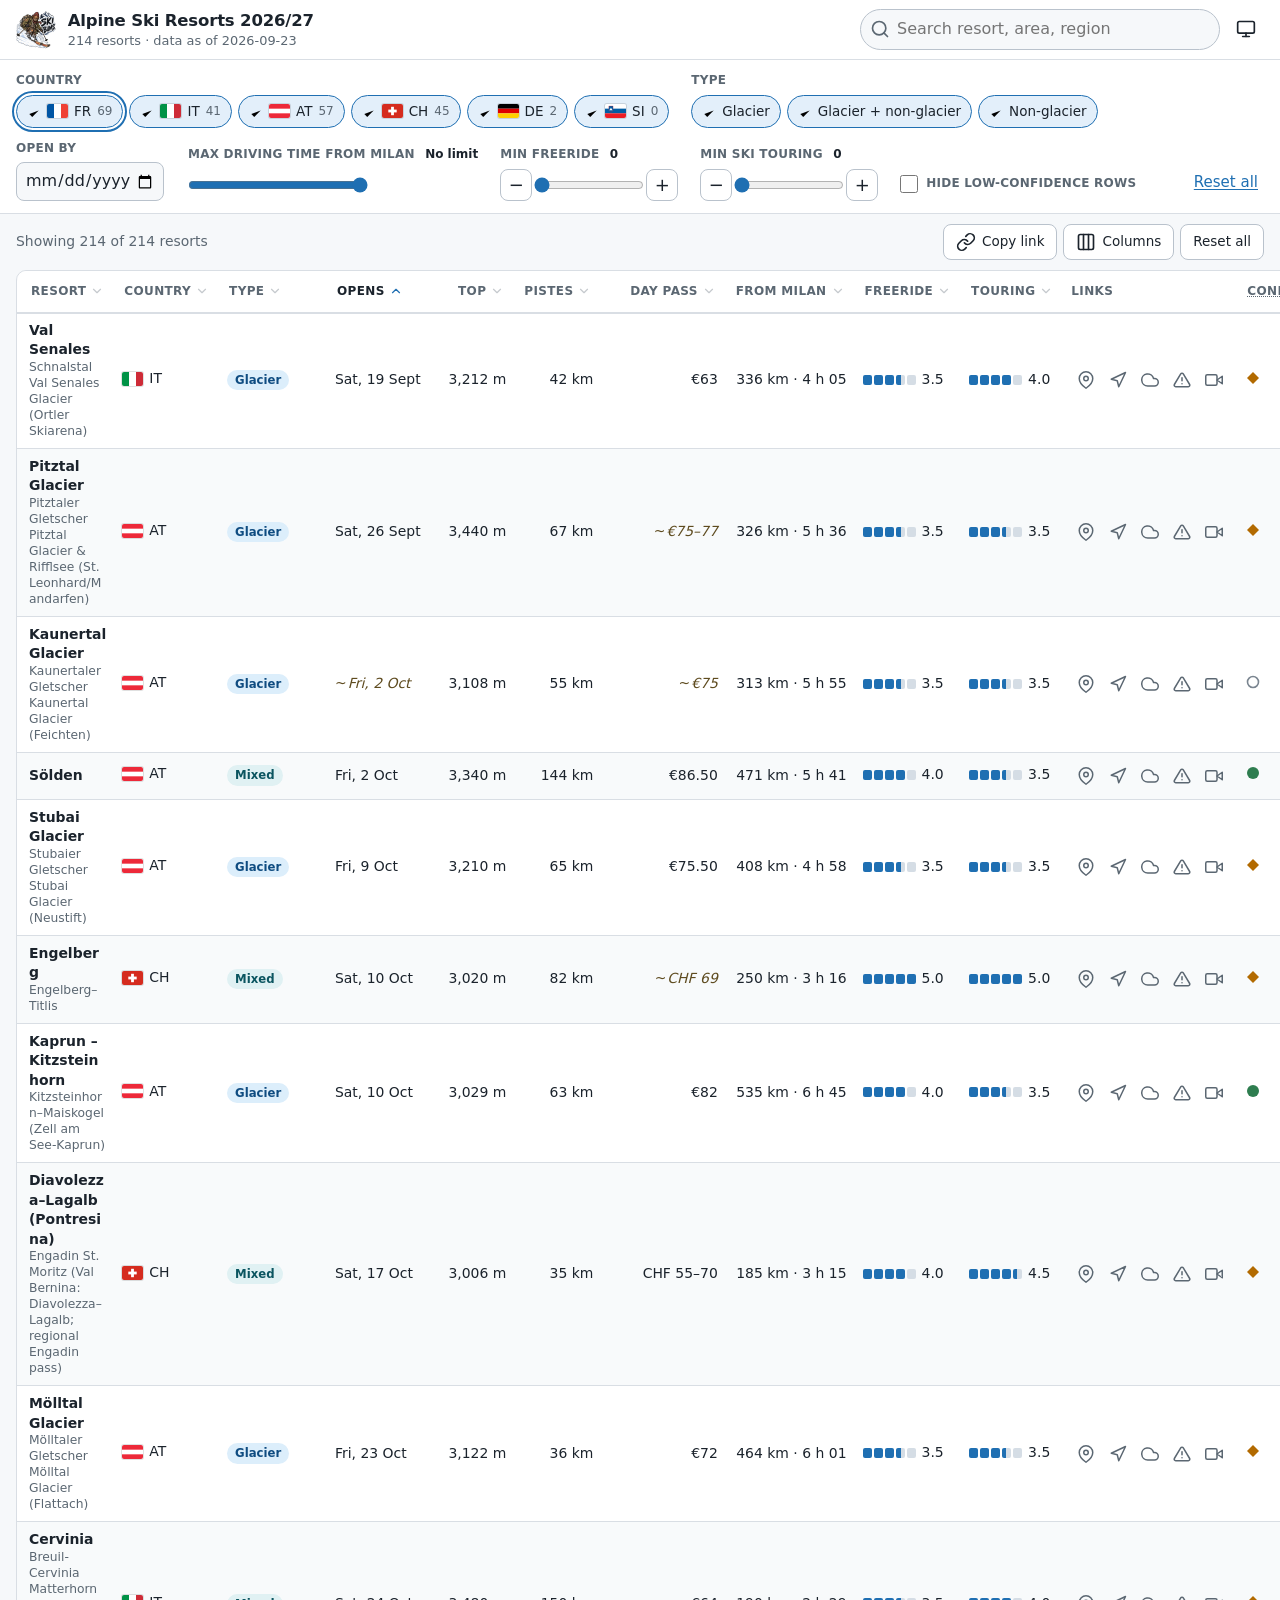
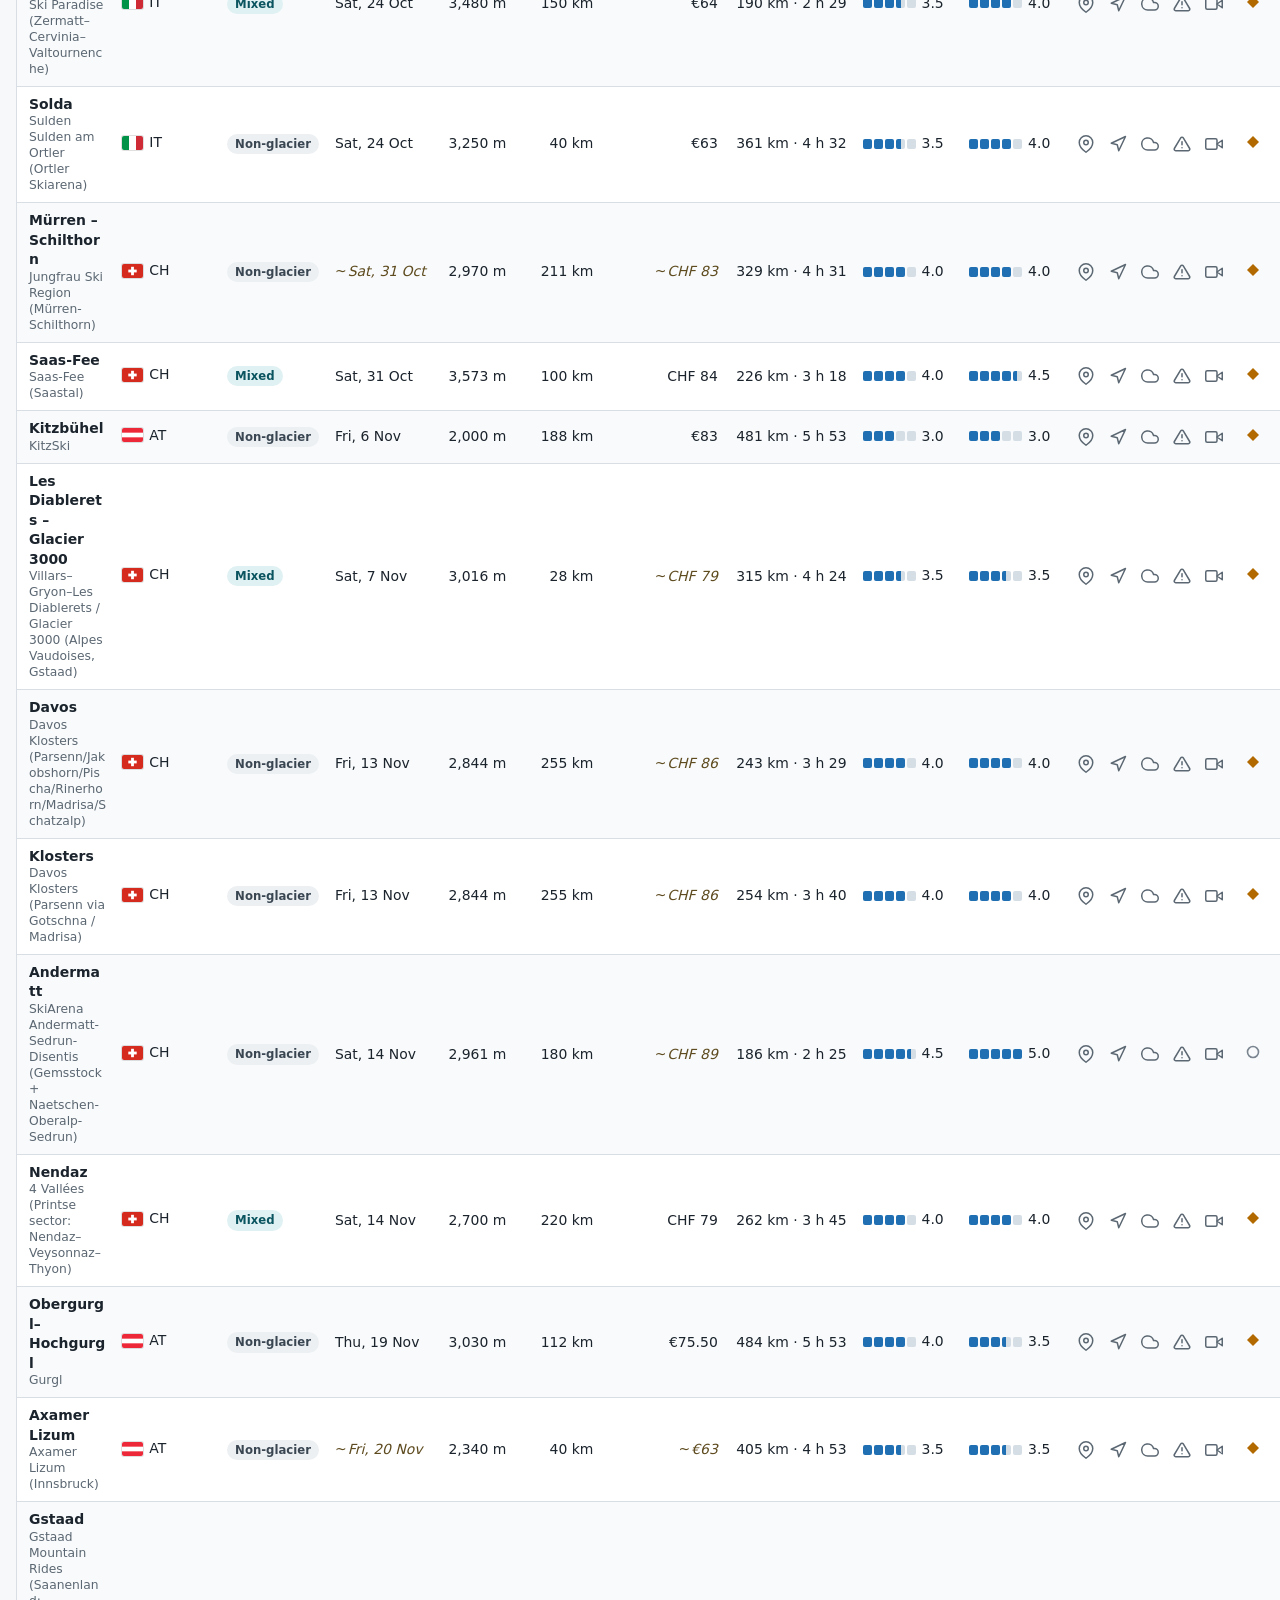
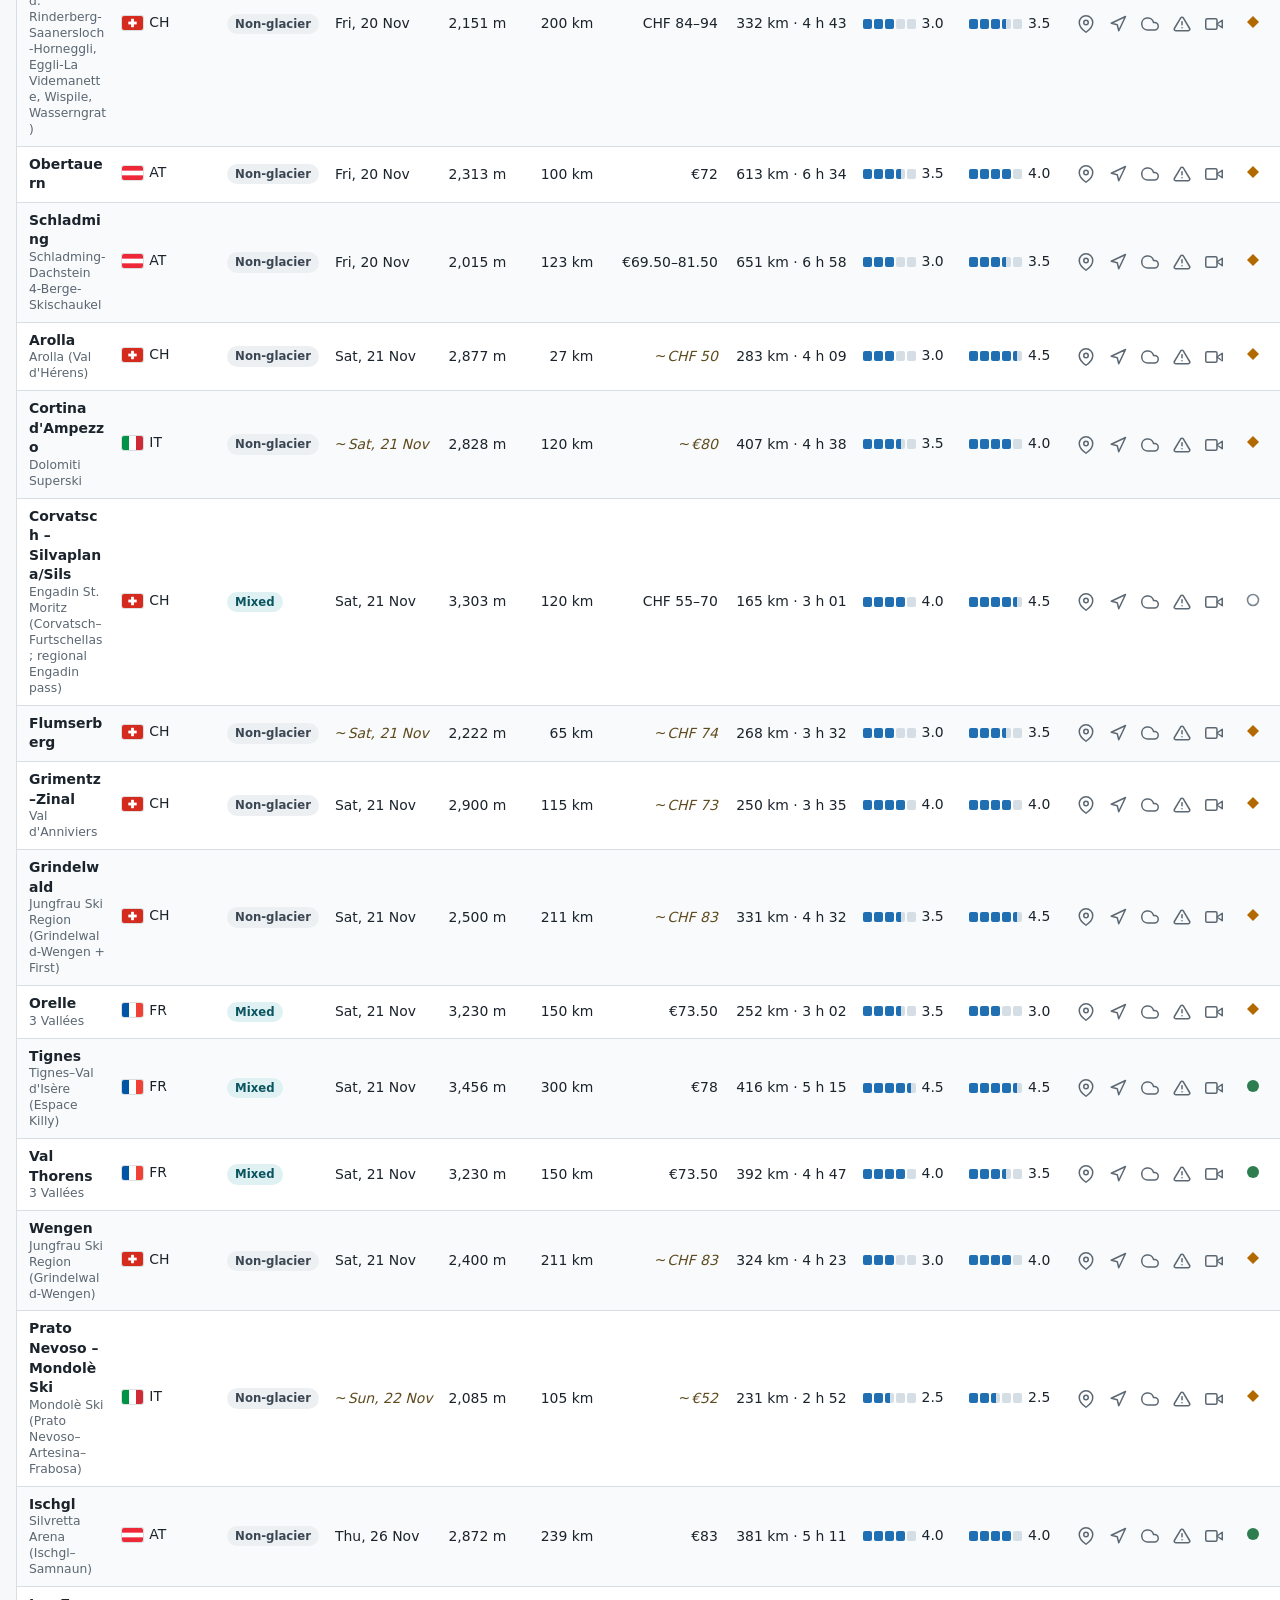
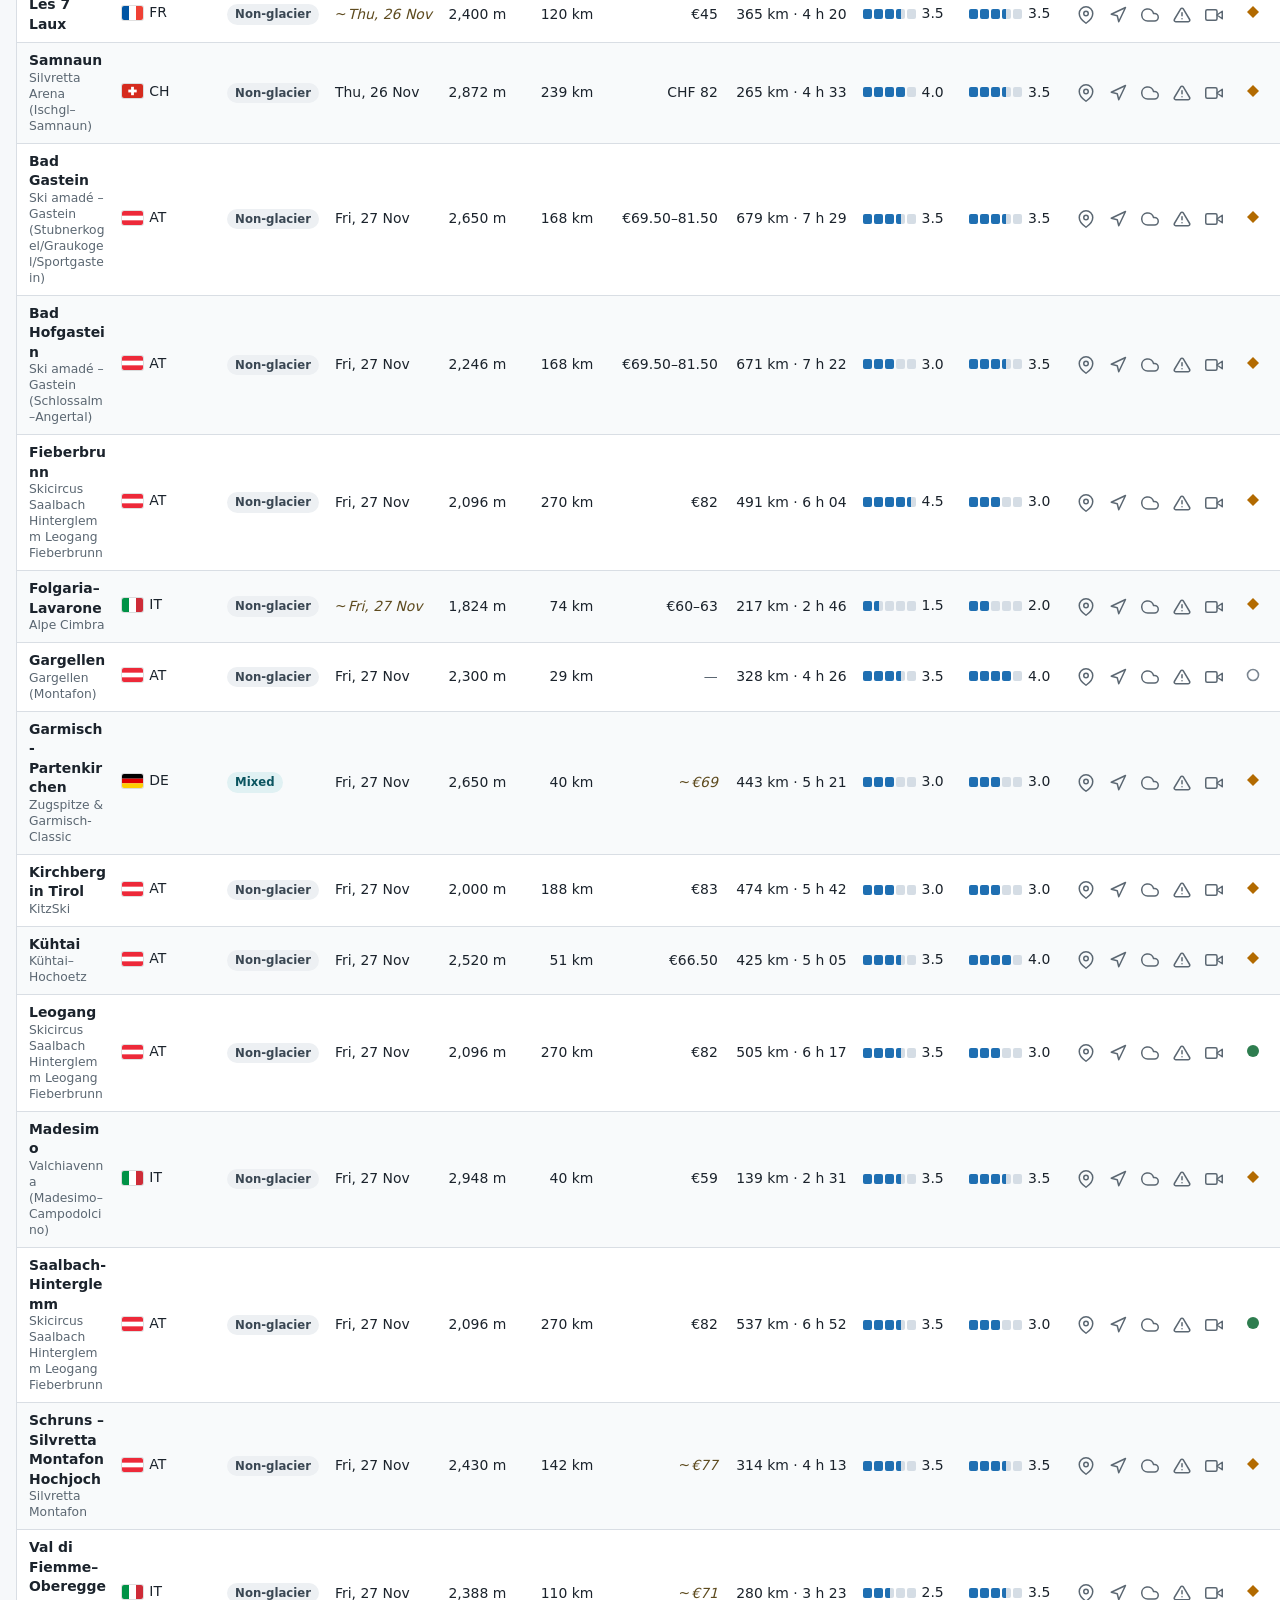
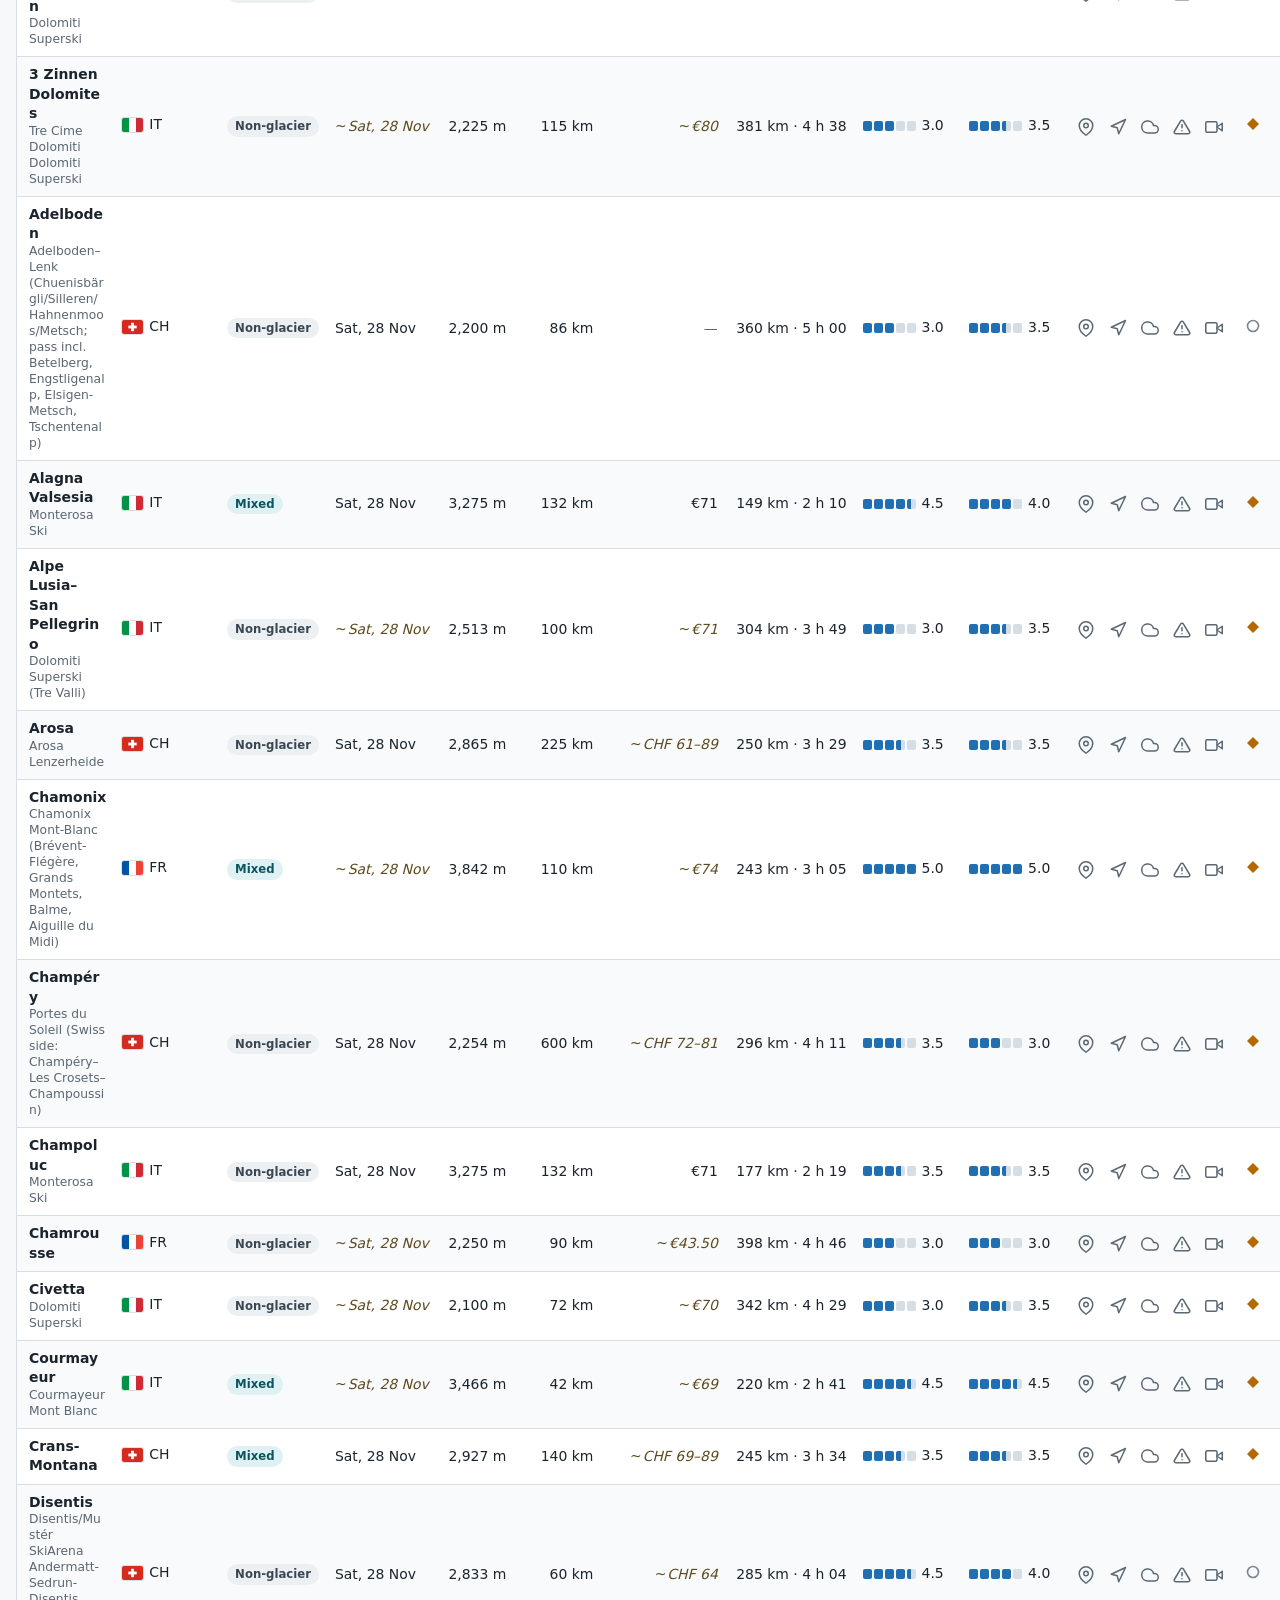
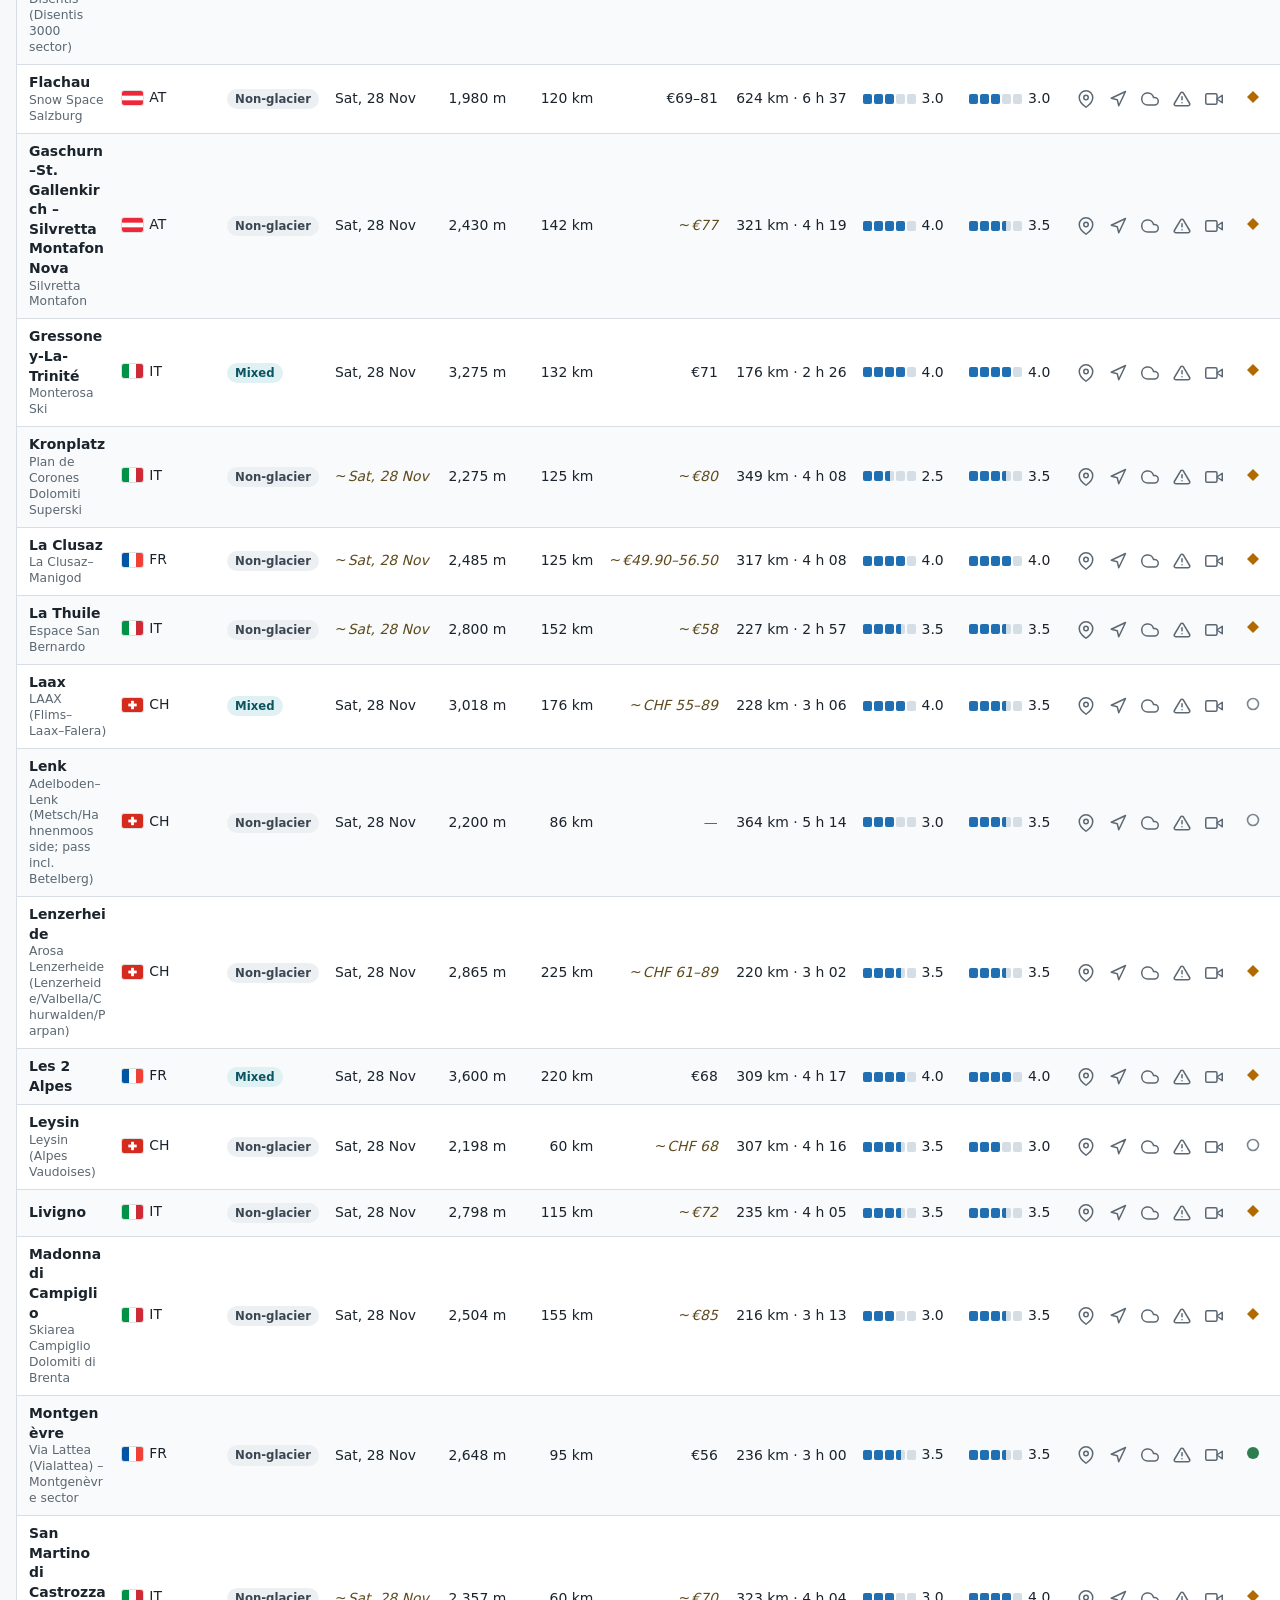
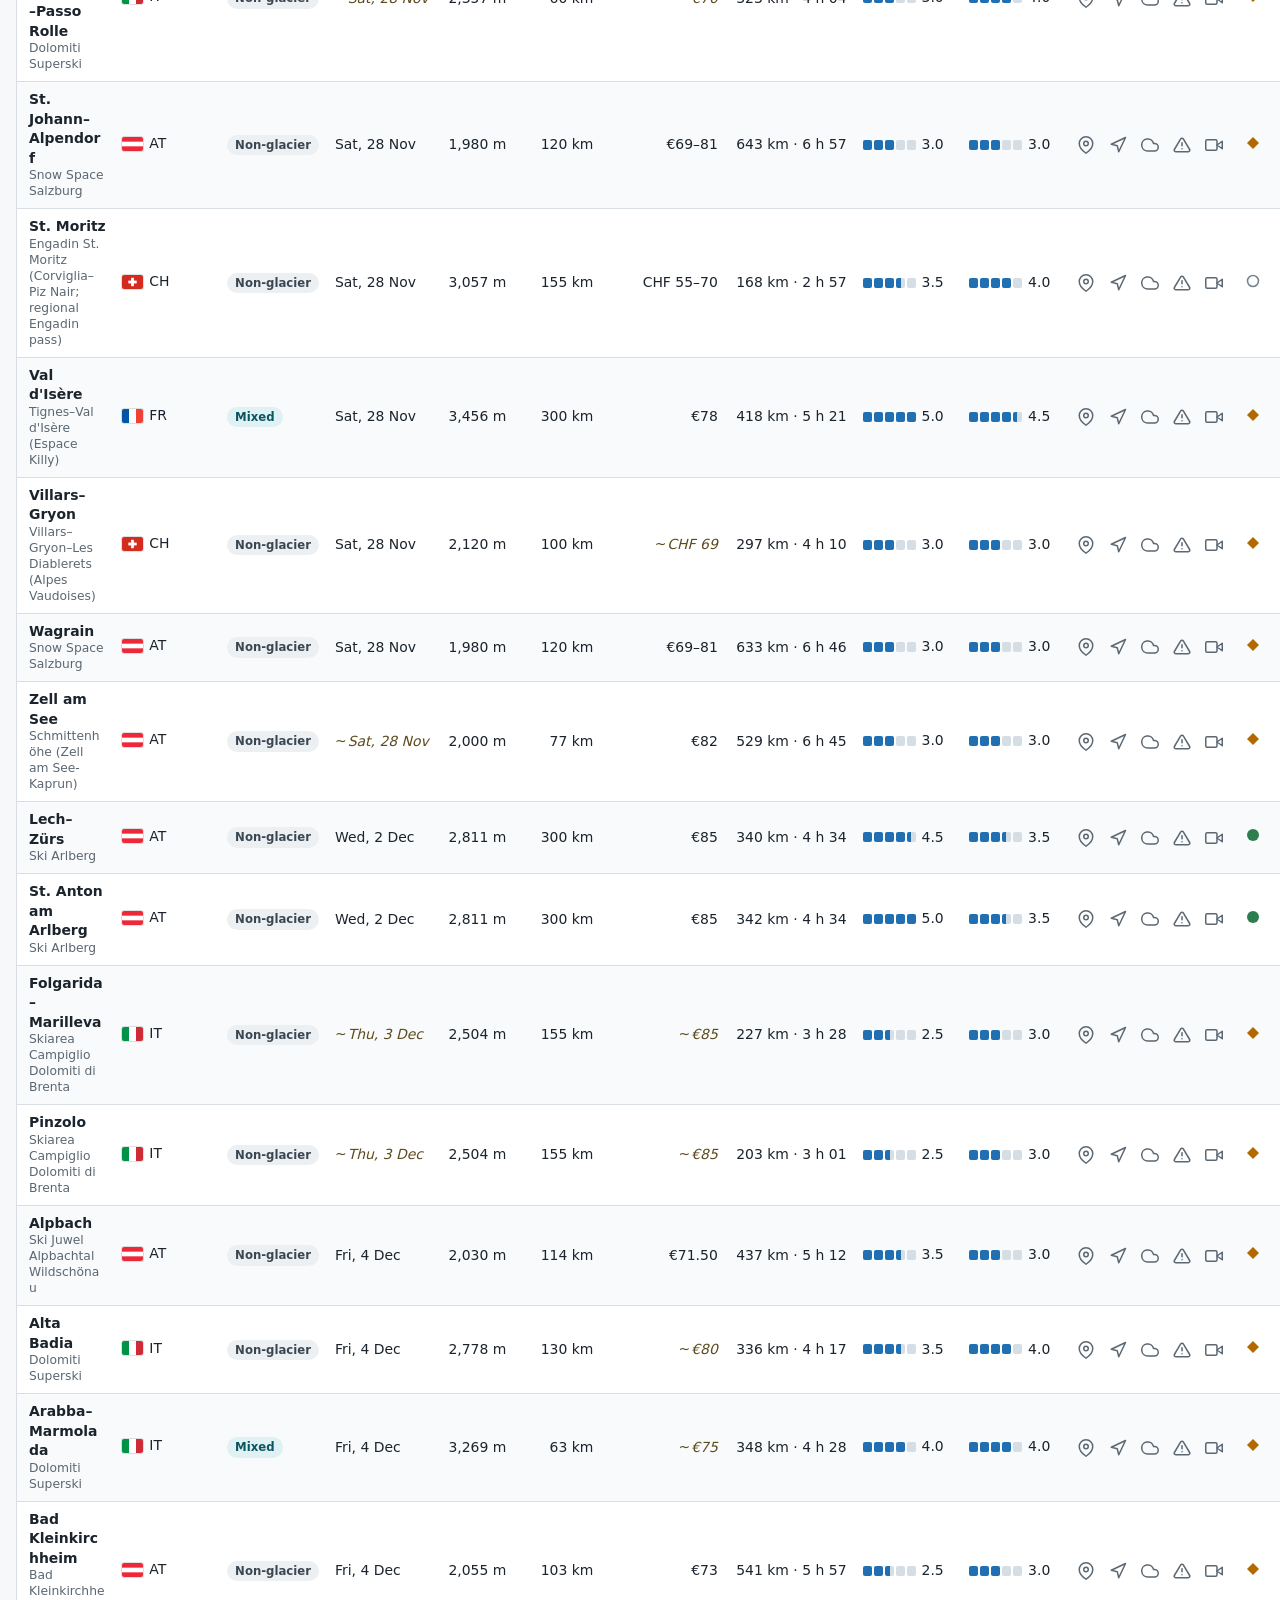
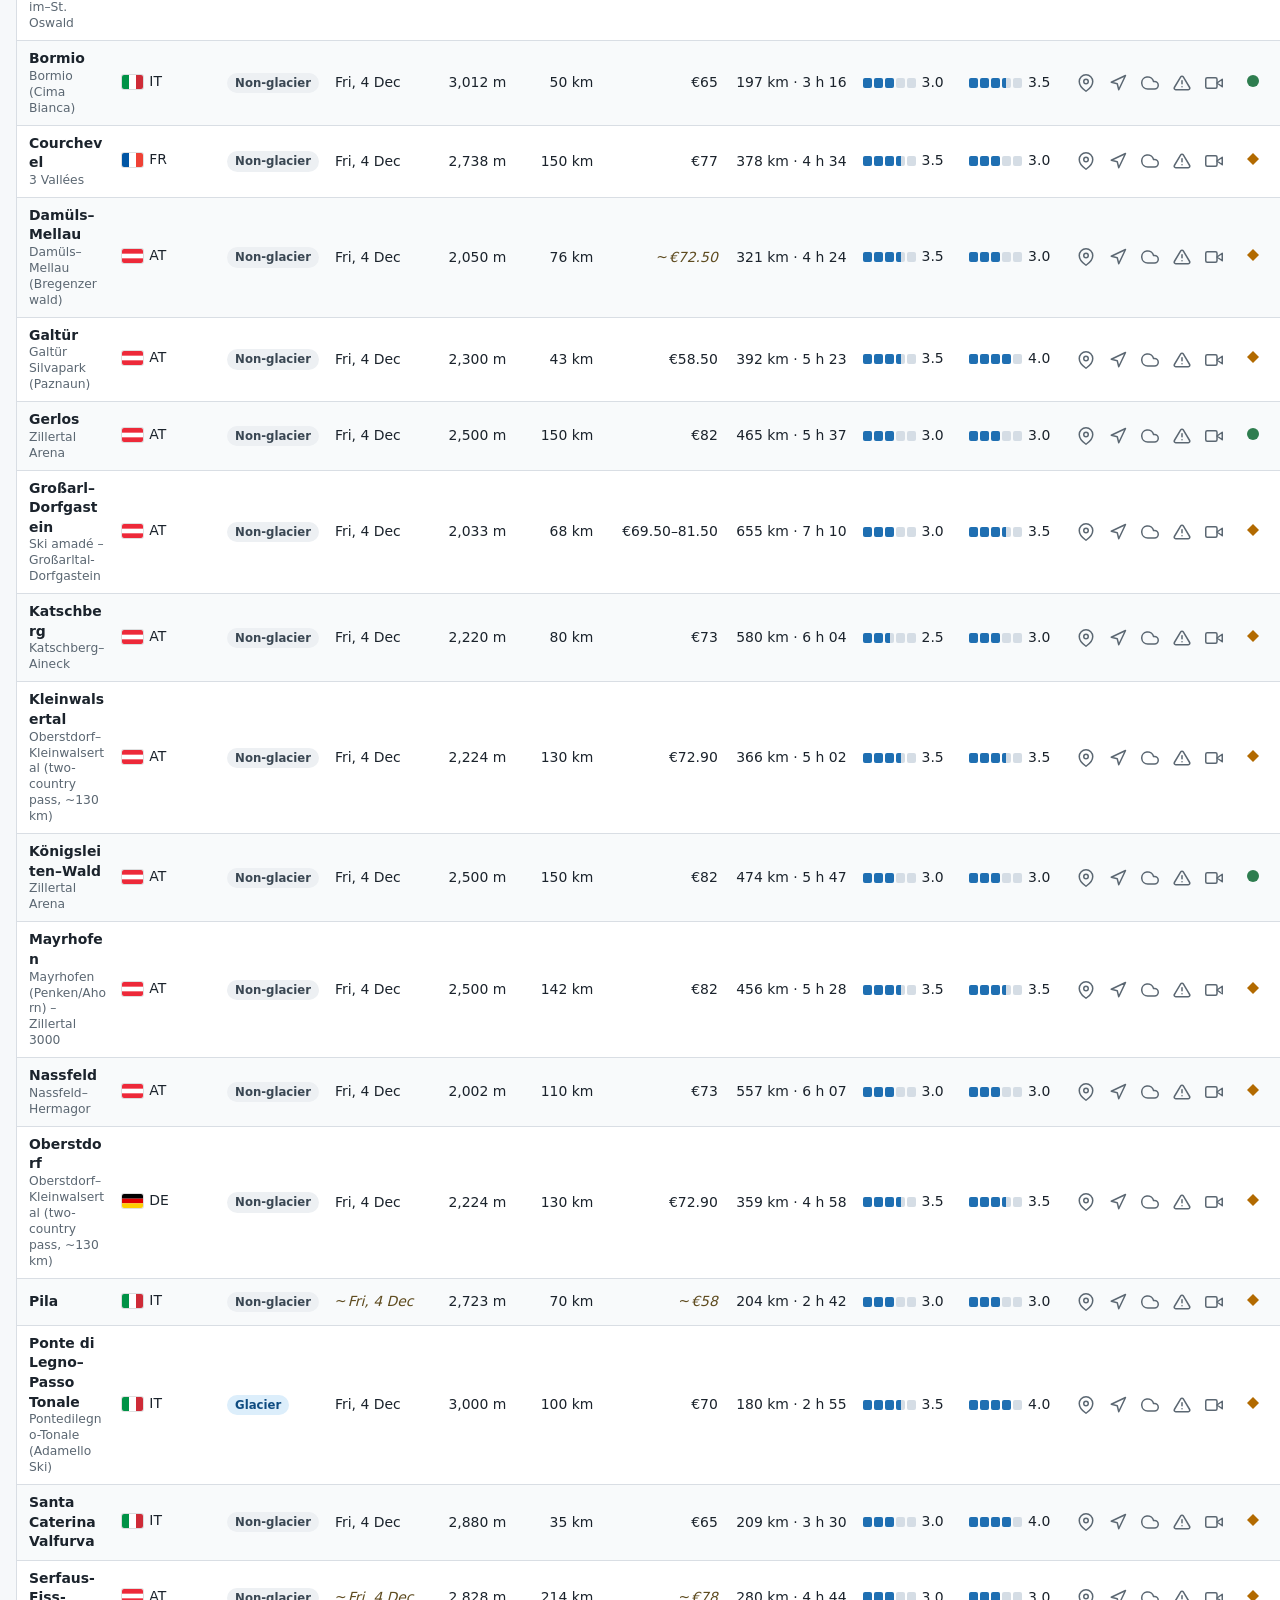
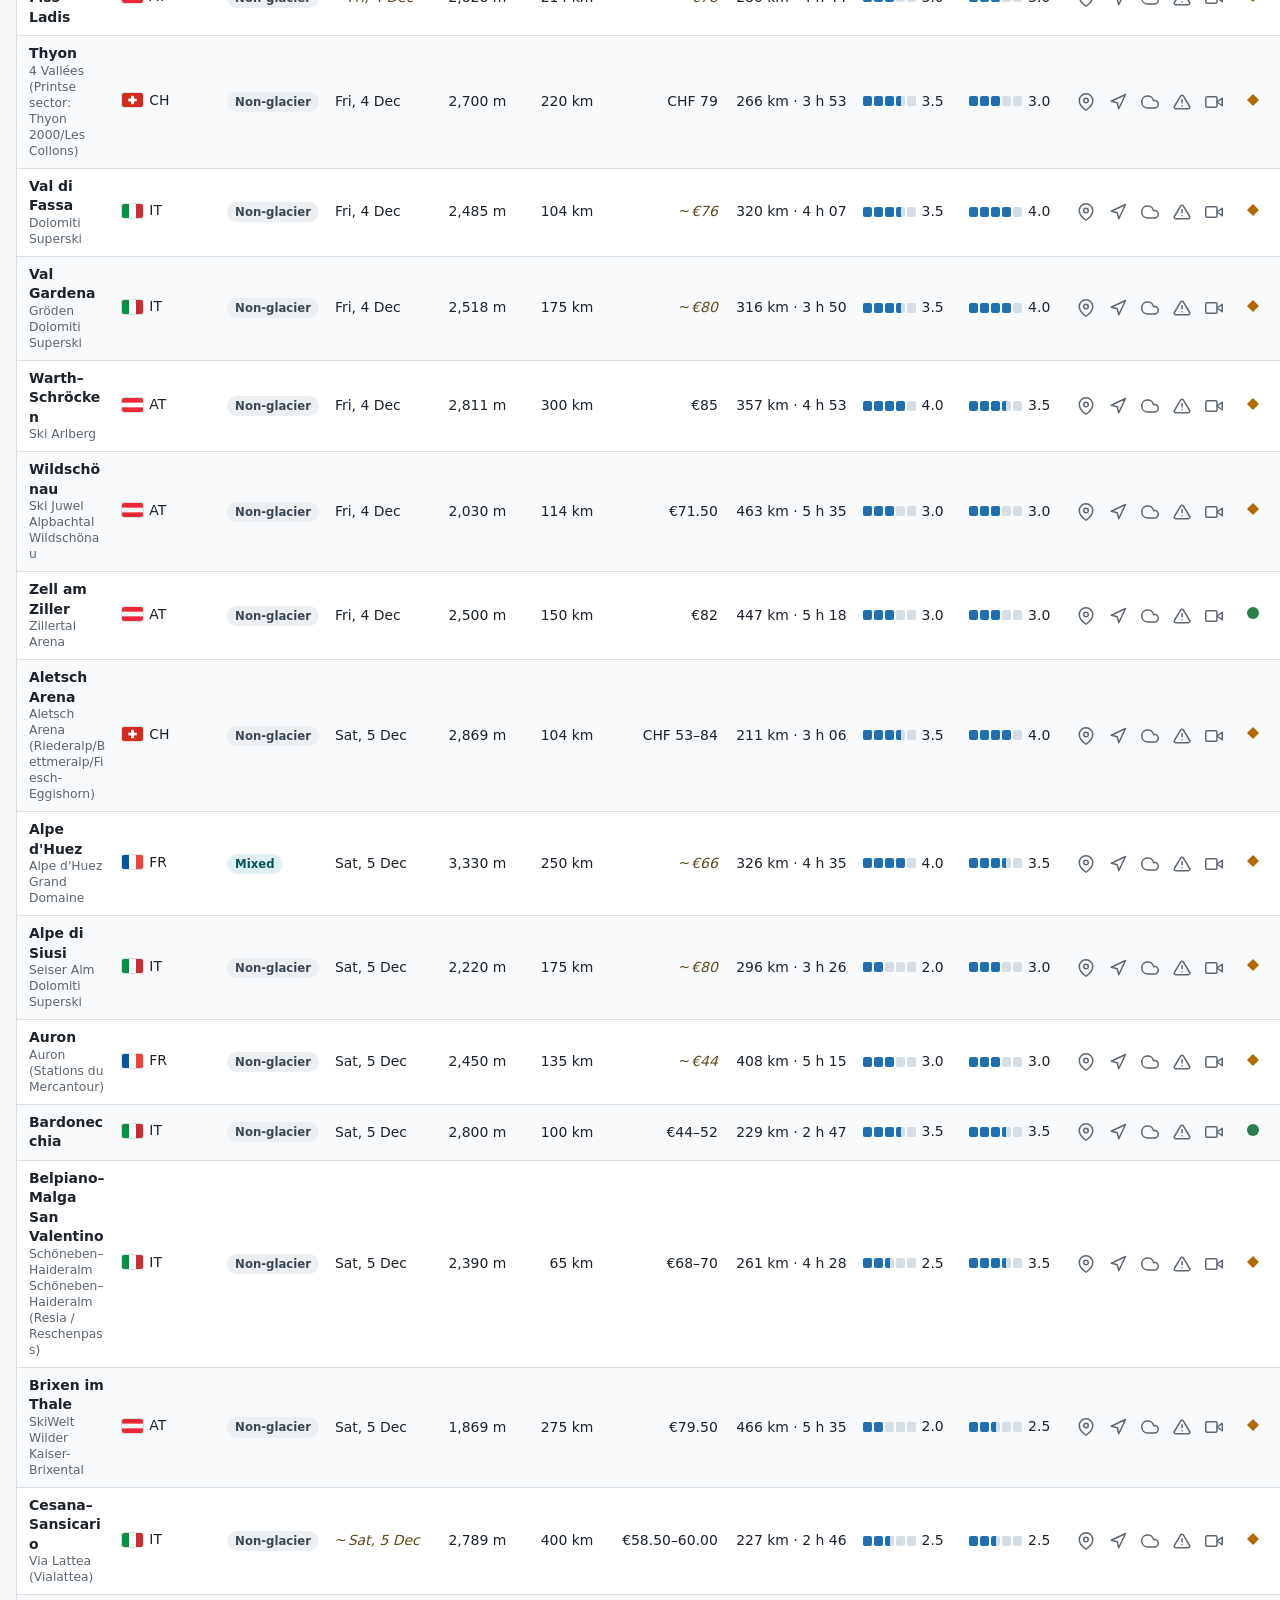
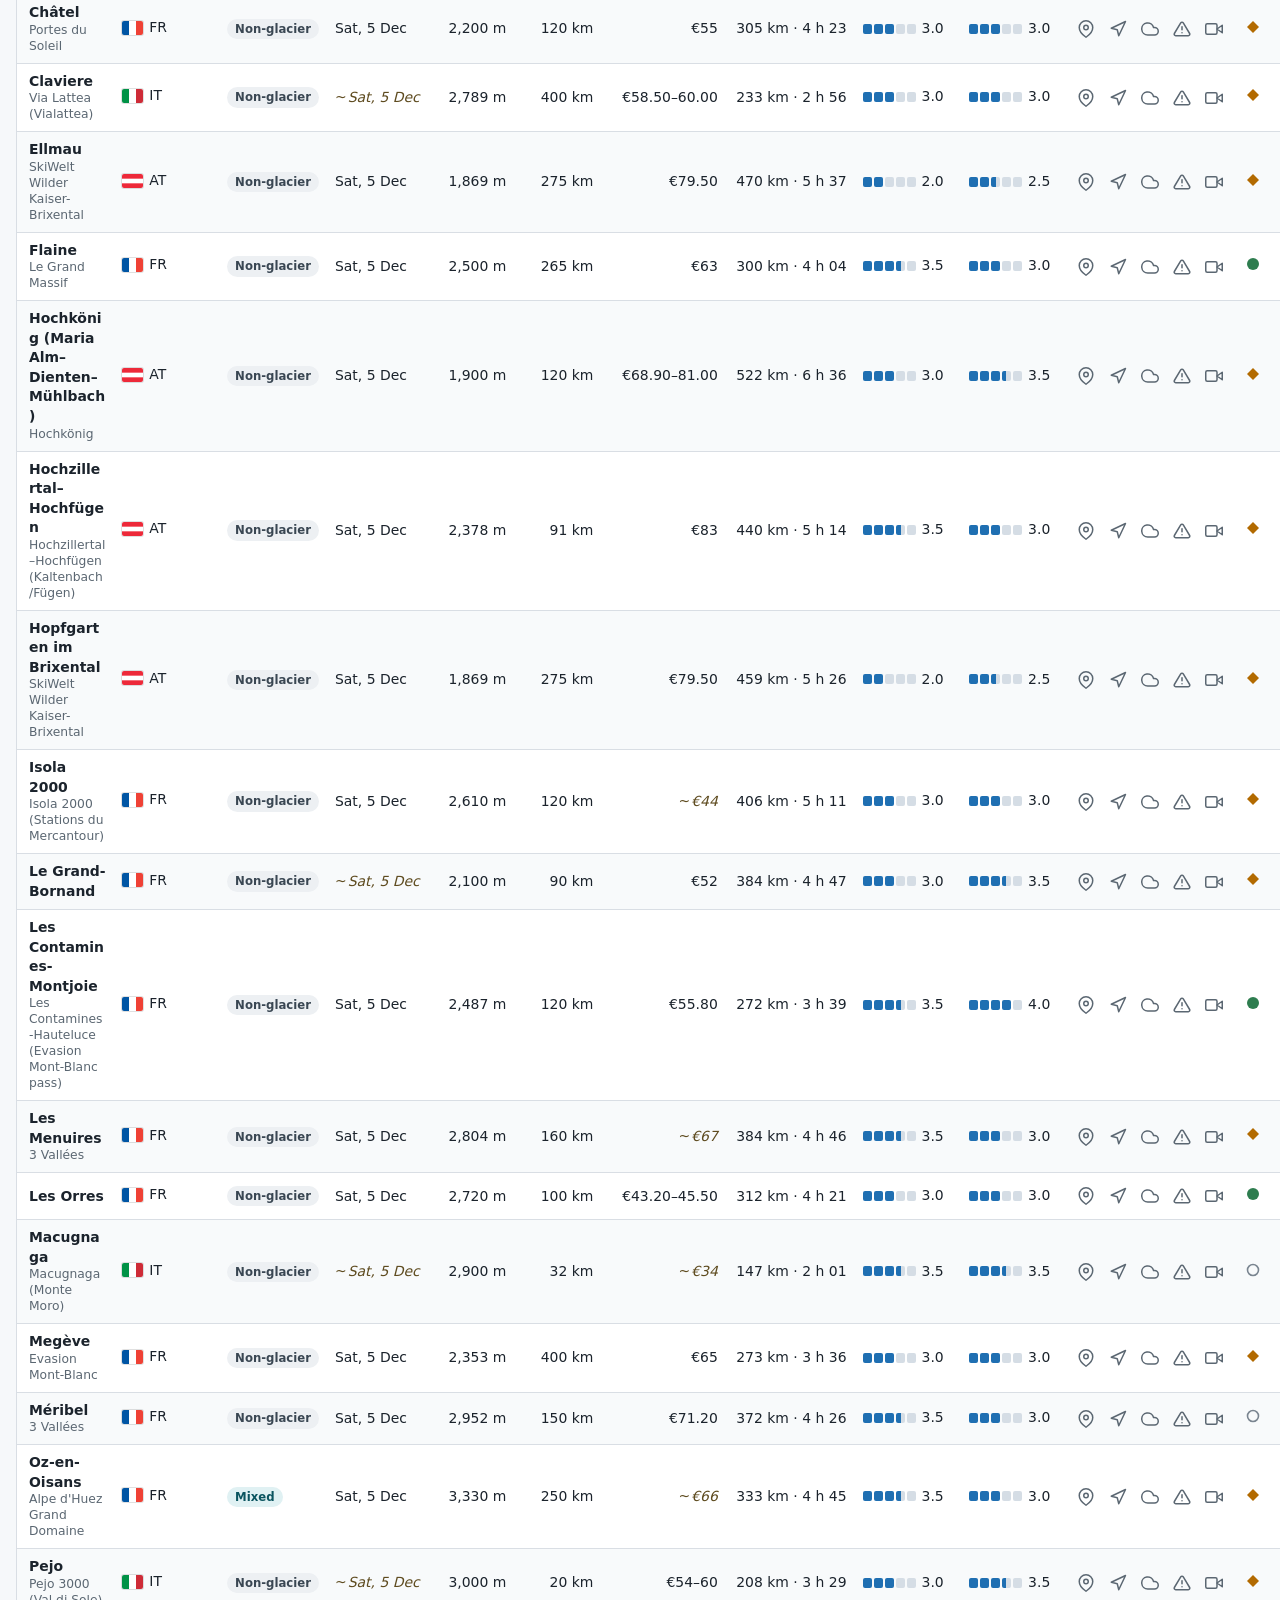
==== index.html @ c6f0fe60 "Add static site, data pipeline and Pages deployment Single-page vanilla JS site with filters, sortin" ====
<!doctype html>
<html lang="en">
<head>
<meta charset="utf-8">
<meta name="viewport" content="width=device-width, initial-scale=1, viewport-fit=cover">
<title>Ski Bums · Alpine Ski Resorts 2026/27</title>
<meta name="description" content="Sortable, filterable guide to major Alpine ski resorts in France, Italy, Austria, Switzerland and Germany: opening dates, day-pass prices, driving time from Milan, freeride and ski-touring scores, weather, avalanche and webcam links.">
<meta name="color-scheme" content="light dark">
<meta name="theme-color" content="#f6f8fa" media="(prefers-color-scheme: light)">
<meta name="theme-color" content="#151a21" media="(prefers-color-scheme: dark)">
<link rel="manifest" href="assets/manifest.webmanifest">
<link rel="icon" href="assets/favicon-32.png" sizes="32x32" type="image/png">
<link rel="icon" href="assets/favicon-48.png" sizes="48x48" type="image/png">
<link rel="apple-touch-icon" href="assets/apple-touch-icon.png">
<meta name="apple-mobile-web-app-title" content="Ski Bums">
<meta name="apple-mobile-web-app-capable" content="yes">
<meta name="mobile-web-app-capable" content="yes">
<meta name="apple-mobile-web-app-status-bar-style" content="default">
<link rel="preload" href="data/resorts.json" as="fetch" crossorigin>
<link rel="preload" href="data/meta.json" as="fetch" crossorigin>
<link rel="stylesheet" href="css/app.css">
<script>
  // Apply the saved theme before first paint to avoid a flash.
  try {
    var t = localStorage.getItem('theme');
    if (t === 'light' || t === 'dark') document.documentElement.setAttribute('data-theme', t);
  } catch (e) {}
</script>
</head>
<body>
<a class="skip-link" href="#main">Skip to results</a>

<svg class="sprite" aria-hidden="true" focusable="false" width="0" height="0" style="position:absolute">
  <defs>
    <!-- Flags (4:3) -->
    <symbol id="flag-FR" viewBox="0 0 3 2"><rect width="1" height="2" fill="#0055A4"/><rect x="1" width="1" height="2" fill="#fff"/><rect x="2" width="1" height="2" fill="#EF4135"/></symbol>
    <symbol id="flag-IT" viewBox="0 0 3 2"><rect width="1" height="2" fill="#009246"/><rect x="1" width="1" height="2" fill="#fff"/><rect x="2" width="1" height="2" fill="#CE2B37"/></symbol>
    <symbol id="flag-AT" viewBox="0 0 3 2"><rect width="3" height="2" fill="#fff"/><rect width="3" height=".667" fill="#ED2939"/><rect y="1.333" width="3" height=".667" fill="#ED2939"/></symbol>
    <symbol id="flag-CH" viewBox="0 0 3 2"><rect width="3" height="2" fill="#D52B1E"/><rect x="1.3" y=".4" width=".4" height="1.2" fill="#fff"/><rect x=".9" y=".8" width="1.2" height=".4" fill="#fff"/></symbol>
    <symbol id="flag-DE" viewBox="0 0 3 2"><rect width="3" height=".667" fill="#000"/><rect y=".667" width="3" height=".667" fill="#DD0000"/><rect y="1.333" width="3" height=".667" fill="#FFCE00"/></symbol>
    <symbol id="flag-SI" viewBox="0 0 3 2"><rect width="3" height=".667" fill="#fff"/><rect y=".667" width="3" height=".667" fill="#005DA4"/><rect y="1.333" width="3" height=".667" fill="#ED1C24"/><path d="M.55.3h.6v.55c0 .2-.3.35-.3.35S.55 1.05.55.85z" fill="#005DA4" stroke="#ED1C24" stroke-width=".04"/><path d="M.62.9l.23-.36.23.36z" fill="#fff"/></symbol>
    <!-- Icons: 24x24, stroke based -->
    <symbol id="i-map" viewBox="0 0 24 24"><path d="M21 10c0 7-9 13-9 13s-9-6-9-13a9 9 0 0 1 18 0z"/><circle cx="12" cy="10" r="3"/></symbol>
    <symbol id="i-dir" viewBox="0 0 24 24"><polygon points="3 11 22 2 13 21 11 13 3 11"/></symbol>
    <symbol id="i-weather" viewBox="0 0 24 24"><path d="M18 10h-1.26A8 8 0 1 0 9 20h9a5 5 0 0 0 0-10z"/></symbol>
    <symbol id="i-avalanche" viewBox="0 0 24 24"><path d="M10.29 3.86L1.82 18a2 2 0 0 0 1.71 3h16.94a2 2 0 0 0 1.71-3L13.71 3.86a2 2 0 0 0-3.42 0z"/><line x1="12" y1="9" x2="12" y2="13"/><line x1="12" y1="17" x2="12.01" y2="17"/></symbol>
    <symbol id="i-webcam" viewBox="0 0 24 24"><polygon points="23 7 16 12 23 17 23 7"/><rect x="1" y="5" width="15" height="14" rx="2" ry="2"/></symbol>
    <symbol id="i-search" viewBox="0 0 24 24"><circle cx="11" cy="11" r="8"/><line x1="21" y1="21" x2="16.65" y2="16.65"/></symbol>
    <symbol id="i-x" viewBox="0 0 24 24"><line x1="18" y1="6" x2="6" y2="18"/><line x1="6" y1="6" x2="18" y2="18"/></symbol>
    <symbol id="i-sun" viewBox="0 0 24 24"><circle cx="12" cy="12" r="5"/><line x1="12" y1="1" x2="12" y2="3"/><line x1="12" y1="21" x2="12" y2="23"/><line x1="4.22" y1="4.22" x2="5.64" y2="5.64"/><line x1="18.36" y1="18.36" x2="19.78" y2="19.78"/><line x1="1" y1="12" x2="3" y2="12"/><line x1="21" y1="12" x2="23" y2="12"/><line x1="4.22" y1="19.78" x2="5.64" y2="18.36"/><line x1="18.36" y1="5.64" x2="19.78" y2="4.22"/></symbol>
    <symbol id="i-moon" viewBox="0 0 24 24"><path d="M21 12.79A9 9 0 1 1 11.21 3 7 7 0 0 0 21 12.79z"/></symbol>
    <symbol id="i-monitor" viewBox="0 0 24 24"><rect x="2" y="3" width="20" height="14" rx="2" ry="2"/><line x1="8" y1="21" x2="16" y2="21"/><line x1="12" y1="17" x2="12" y2="21"/></symbol>
    <symbol id="i-sliders" viewBox="0 0 24 24"><line x1="4" y1="21" x2="4" y2="14"/><line x1="4" y1="10" x2="4" y2="3"/><line x1="12" y1="21" x2="12" y2="12"/><line x1="12" y1="8" x2="12" y2="3"/><line x1="20" y1="21" x2="20" y2="16"/><line x1="20" y1="12" x2="20" y2="3"/><line x1="1" y1="14" x2="7" y2="14"/><line x1="9" y1="8" x2="15" y2="8"/><line x1="17" y1="16" x2="23" y2="16"/></symbol>
    <symbol id="i-columns" viewBox="0 0 24 24"><rect x="3" y="3" width="18" height="18" rx="2"/><line x1="9" y1="3" x2="9" y2="21"/><line x1="15" y1="3" x2="15" y2="21"/></symbol>
    <symbol id="i-link" viewBox="0 0 24 24"><path d="M10 13a5 5 0 0 0 7.54.54l3-3a5 5 0 0 0-7.07-7.07l-1.72 1.71"/><path d="M14 11a5 5 0 0 0-7.54-.54l-3 3a5 5 0 0 0 7.07 7.07l1.71-1.71"/></symbol>
    <symbol id="i-snow" viewBox="0 0 24 24"><line x1="12" y1="2" x2="12" y2="22"/><line x1="3.3" y1="7" x2="20.7" y2="17"/><line x1="3.3" y1="17" x2="20.7" y2="7"/><path d="M9 4l3 2 3-2M9 20l3-2 3 2M4 9.5l3 1 1-3M20 9.5l-3 1-1-3M4 14.5l3-1 1 3M20 14.5l-3-1-1 3"/></symbol>
    <symbol id="i-up" viewBox="0 0 24 24"><polyline points="6 15 12 9 18 15"/></symbol>
    <symbol id="i-down" viewBox="0 0 24 24"><polyline points="6 9 12 15 18 9"/></symbol>
    <symbol id="i-check" viewBox="0 0 24 24"><polyline points="20 6 9 17 4 12"/></symbol>
    <symbol id="i-external" viewBox="0 0 24 24"><path d="M18 13v6a2 2 0 0 1-2 2H5a2 2 0 0 1-2-2V8a2 2 0 0 1 2-2h6"/><polyline points="15 3 21 3 21 9"/><line x1="10" y1="14" x2="21" y2="3"/></symbol>
  </defs>
</svg>

<header class="site-header" id="site-header">
  <a class="brand" href="./" aria-label="Alpine Ski Resorts, home">
    <img class="logo" src="assets/logo.png" alt="" width="157" height="160" decoding="async">
    <span class="titles">
      <span class="title" id="title">Alpine Ski Resorts 2026/27</span>
      <span class="subtitle" id="subtitle">Loading resorts…</span>
    </span>
  </a>
  <div class="header-tools">
    <form class="search" id="search-form" role="search" autocomplete="off">
      <label class="sr-only" for="search">Search resort, ski area or region</label>
      <svg class="ic search-ic" aria-hidden="true"><use href="#i-search"/></svg>
      <input type="search" id="search" name="q" placeholder="Search resort, area, region" enterkeyhint="search" spellcheck="false">
      <button type="button" class="icon-btn clear" id="search-clear" aria-label="Clear search" hidden><svg class="ic" aria-hidden="true"><use href="#i-x"/></svg></button>
    </form>
    <button type="button" class="icon-btn only-mobile" id="search-toggle" aria-label="Search" aria-expanded="false" aria-controls="search-form"><svg class="ic" aria-hidden="true"><use href="#i-search"/></svg></button>
    <button type="button" class="icon-btn" id="theme-toggle" aria-label="Theme: follows system" title="Theme: follows system"><svg class="ic" aria-hidden="true"><use href="#i-monitor"/></svg></button>
  </div>
</header>

<div class="banner" id="sample-banner" role="note" hidden>
  <strong>Sample data.</strong> These rows are illustrative placeholders, not researched resort data.
</div>

<dialog class="filters-dialog" id="filters-dialog" aria-labelledby="filters-title">
  <form class="filters" id="filters" novalidate>
    <div class="filters-head">
      <h2 id="filters-title">Filters</h2>
      <button type="button" class="icon-btn" id="filters-close" aria-label="Close filters"><svg class="ic" aria-hidden="true"><use href="#i-x"/></svg></button>
    </div>

    <fieldset class="chipset" id="f-country">
      <legend>Country</legend>
      <div class="chips" id="country-chips"></div>
    </fieldset>

    <fieldset class="chipset" id="f-type">
      <legend>Type</legend>
      <div class="chips" id="type-chips"></div>
    </fieldset>

    <div class="field">
      <label for="f-openby">Open by</label>
      <div class="inline">
        <input type="date" id="f-openby" name="by" min="2026-09-01" max="2027-06-30">
        <button type="button" class="text-btn" id="openby-clear" hidden>Clear</button>
      </div>
      <p class="hint" id="openby-note" hidden>Resorts with a TBD date are hidden while this filter is active. Year-round glaciers are always shown.</p>
    </div>

    <div class="field">
      <label for="f-hours">Max driving time from Milan <output id="hours-out" for="f-hours">No limit</output></label>
      <input type="range" id="f-hours" name="h" min="1" max="8" step="0.25" value="8" aria-valuetext="No limit">
    </div>

    <div class="field-row">
      <div class="field">
        <label for="f-fr">Min freeride <output id="fr-out" for="f-fr">0</output></label>
        <div class="stepper">
          <button type="button" class="icon-btn" data-step="f-fr" data-delta="-0.5" aria-label="Decrease minimum freeride score">−</button>
          <input type="range" id="f-fr" name="fr" min="0" max="5" step="0.5" value="0">
          <button type="button" class="icon-btn" data-step="f-fr" data-delta="0.5" aria-label="Increase minimum freeride score">+</button>
        </div>
      </div>
      <div class="field">
        <label for="f-to">Min ski touring <output id="to-out" for="f-to">0</output></label>
        <div class="stepper">
          <button type="button" class="icon-btn" data-step="f-to" data-delta="-0.5" aria-label="Decrease minimum ski-touring score">−</button>
          <input type="range" id="f-to" name="to" min="0" max="5" step="0.5" value="0">
          <button type="button" class="icon-btn" data-step="f-to" data-delta="0.5" aria-label="Increase minimum ski-touring score">+</button>
        </div>
      </div>
    </div>

    <label class="check">
      <input type="checkbox" id="f-hidelow" name="hl">
      <span>Hide low-confidence rows</span>
    </label>

    <div class="filters-foot">
      <span class="count-copy" id="count-copy" aria-hidden="true"></span>
      <button type="button" class="text-btn" id="reset">Reset all</button>
      <button type="button" class="primary-btn only-mobile" id="filters-done">Show results</button>
    </div>
  </form>
</dialog>

<div class="toolbar" id="toolbar">
  <button type="button" class="tool-btn only-mobile" id="filters-open" aria-haspopup="dialog" aria-controls="filters-dialog">
    <svg class="ic" aria-hidden="true"><use href="#i-sliders"/></svg> Filters <span class="badge-count" id="filter-badge" hidden></span>
  </button>
  <label class="only-mobile sort-select">
    <span class="sr-only">Sort by</span>
    <select id="mobile-sort">
      <option value="opens:asc">Opens soonest</option>
      <option value="milan:asc">Closest to Milan</option>
      <option value="freeride:desc">Best freeride</option>
      <option value="touring:desc">Best touring</option>
      <option value="top:desc">Highest</option>
      <option value="resort:asc">Name A–Z</option>
    </select>
  </label>
  <p class="count" id="count" role="status" aria-live="polite">Loading…</p>
  <div class="tool-right">
    <button type="button" class="tool-btn" id="copy-link" title="Copy a link to this exact view"><svg class="ic" aria-hidden="true"><use href="#i-link"/></svg><span class="only-desktop"> Copy link</span></button>
    <details class="menu only-desktop" id="col-menu">
      <summary class="tool-btn" role="button" aria-haspopup="true"><svg class="ic" aria-hidden="true"><use href="#i-columns"/></svg> Columns</summary>
      <div class="menu-body" id="col-body"></div>
    </details>
    <button type="button" class="tool-btn only-desktop" id="reset-top">Reset all</button>
  </div>
</div>

<main id="main" tabindex="-1">
  <div id="results" class="results" aria-busy="true"></div>
  <p class="empty" id="empty" hidden>No resorts match these filters. <button type="button" class="text-btn" id="empty-reset">Reset all filters</button></p>
  <p class="error" id="load-error" hidden>The resort data could not be loaded. Check your connection and reload.</p>
</main>

<footer class="site-footer" id="footer">
  <span id="footer-data">Data as of …</span> ·
  <span id="footer-season">Season 2026/27</span> ·
  <a href="https://github.com/Gcarassai/ski_bums" id="repo-link" target="_blank" rel="noopener noreferrer">Source &amp; data on GitHub</a> ·
  <span>Dates and prices marked “~” are estimates carried over from the 2025/26 season; check the resort before travelling.</span>
</footer>

<dialog class="detail" id="detail" aria-labelledby="detail-title">
  <div class="detail-inner" id="detail-inner"></div>
</dialog>

<div class="toast" id="toast" role="status" aria-live="polite"></div>

<script src="js/app.js" defer></script>
</body>
</html>
---- css/app.css ----
/* Alpine Ski Resorts 2026/27 — styles. No dependencies, system font stack. */

:root {
  --font: system-ui, -apple-system, "Segoe UI", Roboto, "Helvetica Neue", Arial, "Noto Sans", sans-serif;
  --bg: #f6f8fa;
  --surface: #ffffff;
  --surface-2: #eef2f6;
  --text: #1b232c;
  --muted: #5b6772;
  --border: #d9dee4;
  --border-strong: #b9c2cc;
  --accent: #1f6fb2;
  --accent-strong: #185a91;
  --accent-soft: #e3effa;
  --track: #d5dde5;
  --glacier-bg: #dceefb; --glacier-fg: #0f4c81;
  --mixed-bg: #e0f1f3;   --mixed-fg: #0b5560;
  --nong-bg: #edf0f3;    --nong-fg: #3a4753;
  --ok: #2e7d4f;
  --warn: #b26a00;
  --low: #7a8590;
  --est: #5e4b1f;
  --danger: #b3261e;
  --shadow: 0 10px 30px rgba(20, 30, 40, .18);
  --radius: 10px;
  --header-h: 60px;
  --fs: 15px;
  color-scheme: light;
}
@media (prefers-color-scheme: dark) {
  :root:not([data-theme="light"]) {
    --bg: #12171d; --surface: #1a2129; --surface-2: #222b35; --text: #e6ebf0; --muted: #a2adb8;
    --border: #2c3743; --border-strong: #46535f; --accent: #6db3f2; --accent-strong: #8ec5f7; --accent-soft: #1d3549;
    --track: #33404c;
    --glacier-bg: #173a55; --glacier-fg: #b4dcf8; --mixed-bg: #14393e; --mixed-fg: #a6e3e7; --nong-bg: #28323c; --nong-fg: #ccd5de;
    --ok: #5ccb8a; --warn: #e2a33d; --low: #8a95a0; --est: #d8c28e; --danger: #f28b82;
    --shadow: 0 10px 30px rgba(0, 0, 0, .5);
    color-scheme: dark;
  }
}
:root[data-theme="dark"] {
  --bg: #12171d; --surface: #1a2129; --surface-2: #222b35; --text: #e6ebf0; --muted: #a2adb8;
  --border: #2c3743; --border-strong: #46535f; --accent: #6db3f2; --accent-strong: #8ec5f7; --accent-soft: #1d3549;
  --track: #33404c;
  --glacier-bg: #173a55; --glacier-fg: #b4dcf8; --mixed-bg: #14393e; --mixed-fg: #a6e3e7; --nong-bg: #28323c; --nong-fg: #ccd5de;
  --ok: #5ccb8a; --warn: #e2a33d; --low: #8a95a0; --est: #d8c28e; --danger: #f28b82;
  --shadow: 0 10px 30px rgba(0, 0, 0, .5);
  color-scheme: dark;
}

* { box-sizing: border-box; }
html { font-size: var(--fs); -webkit-text-size-adjust: 100%; }
body {
  margin: 0; font-family: var(--font); color: var(--text); background: var(--bg);
  line-height: 1.4; min-height: 100dvh;
}
img, svg { display: inline-block; vertical-align: middle; }
button, input, select { font: inherit; color: inherit; }
button { cursor: pointer; }
a { color: var(--accent); }
h1, h2, h3 { margin: 0; line-height: 1.2; }
p { margin: 0; }
:focus-visible { outline: 2px solid var(--accent); outline-offset: 2px; }
.sr-only { position: absolute !important; width: 1px; height: 1px; padding: 0; margin: -1px; overflow: hidden; clip: rect(0, 0, 0, 0); white-space: nowrap; border: 0; }
.muted { color: var(--muted); }
.nowrap { white-space: nowrap; }
.ic { width: 20px; height: 20px; fill: none; stroke: currentColor; stroke-width: 2; stroke-linecap: round; stroke-linejoin: round; flex: none; }
.flag { width: 21px; height: 14px; border-radius: 2px; box-shadow: 0 0 0 1px rgba(0,0,0,.12); flex: none; }
[hidden] { display: none !important; }

.skip-link { position: absolute; left: 8px; top: -60px; background: var(--accent); color: #fff; padding: 8px 12px; border-radius: 6px; z-index: 100; }
.skip-link:focus { top: 8px; }

/* ---- Header ---- */
.site-header {
  position: sticky; top: 0; z-index: 30; display: flex; align-items: center; gap: 16px;
  padding: 8px 16px; background: var(--surface); border-bottom: 1px solid var(--border);
  min-height: var(--header-h);
}
.brand { display: flex; align-items: center; gap: 12px; color: inherit; text-decoration: none; min-width: 0; }
.logo { height: 40px; width: auto; }
.titles { display: flex; flex-direction: column; min-width: 0; }
.title { font-weight: 700; font-size: 1.1rem; letter-spacing: -.01em; white-space: nowrap; }
.subtitle { color: var(--muted); font-size: .86rem; white-space: nowrap; }
.header-tools { margin-left: auto; display: flex; align-items: center; gap: 8px; min-width: 0; }
.search { position: relative; display: flex; align-items: center; }
.search input {
  width: min(360px, 40vw); padding: 8px 36px 8px 36px; border: 1px solid var(--border-strong); border-radius: 999px;
  background: var(--bg); color: var(--text); font-size: 16px;
}
.search input:focus { border-color: var(--accent); outline: none; box-shadow: 0 0 0 3px var(--accent-soft); }
.search input::-webkit-search-cancel-button { -webkit-appearance: none; appearance: none; }
.search .search-ic { position: absolute; left: 10px; color: var(--muted); pointer-events: none; }
.search .clear { position: absolute; right: 4px; }
.icon-btn {
  display: inline-flex; align-items: center; justify-content: center; width: 36px; height: 36px;
  border: 1px solid transparent; border-radius: 8px; background: transparent; color: var(--text);
}
.icon-btn:hover { background: var(--surface-2); }
.text-btn { background: none; border: 0; color: var(--accent); padding: 4px 6px; border-radius: 6px; text-decoration: underline; text-underline-offset: 2px; }
.text-btn:hover { background: var(--accent-soft); }
.primary-btn { background: var(--accent); color: #fff; border: 0; border-radius: 8px; padding: 10px 16px; font-weight: 600; }
:root[data-theme="dark"] .primary-btn { color: #0d1b28; }
@media (prefers-color-scheme: dark) { :root:not([data-theme="light"]) .primary-btn { color: #0d1b28; } }
.only-mobile { display: none !important; }

/* ---- Banner ---- */
.banner { padding: 8px 16px; background: #fff4d6; color: #5a4200; border-bottom: 1px solid #f0d78a; font-size: .93rem; }
:root[data-theme="dark"] .banner { background: #3b2f10; color: #ffe2a3; border-color: #6a5320; }
@media (prefers-color-scheme: dark) { :root:not([data-theme="light"]) .banner { background: #3b2f10; color: #ffe2a3; border-color: #6a5320; } }

/* ---- Filters (desktop: inline bar; mobile: bottom sheet) ---- */
.filters-dialog { border: 0; padding: 0; margin: 0; background: transparent; color: inherit; max-width: none; max-height: none; }
.filters-dialog[open] { position: static; display: block; width: 100%; }
.filters {
  display: flex; flex-wrap: wrap; align-items: flex-end; gap: 12px 22px;
  padding: 12px 16px; background: var(--surface); border-bottom: 1px solid var(--border);
}
.filters-head { display: none; }
fieldset.chipset { border: 0; padding: 0; margin: 0; min-width: 0; }
legend, .field > label, .check > span { font-size: .8rem; color: var(--muted); font-weight: 600; letter-spacing: .02em; text-transform: uppercase; padding: 0; margin-bottom: 6px; display: block; }
.chips { display: flex; flex-wrap: wrap; gap: 6px; }
.chip { position: relative; display: inline-flex; align-items: center; gap: 6px; padding: 6px 10px; border: 1px solid var(--border-strong); border-radius: 999px; background: var(--surface); font-size: .9rem; user-select: none; transition: background .15s, border-color .15s; }
.chip input { position: absolute; inset: 0; opacity: 0; margin: 0; cursor: pointer; width: 100%; height: 100%; }
.chip:has(input:checked) { background: var(--accent-soft); border-color: var(--accent); color: var(--text); }
.chip:has(input:focus-visible) { outline: 2px solid var(--accent); outline-offset: 2px; }
.chip .tick { display: none; }
.chip:has(input:checked) .tick { display: inline-block; width: 14px; height: 14px; color: var(--accent); }
.chip .cnt { color: var(--muted); font-size: .8rem; font-variant-numeric: tabular-nums; }
.field { display: flex; flex-direction: column; min-width: 150px; }
.field output { color: var(--text); text-transform: none; letter-spacing: 0; margin-left: 6px; font-variant-numeric: tabular-nums; }
.field .inline { display: flex; align-items: center; gap: 6px; }
.field-row { display: flex; gap: 22px; flex-wrap: wrap; }
.hint { font-size: .8rem; color: var(--muted); margin-top: 4px; max-width: 260px; }
input[type="date"] { padding: 6px 8px; border: 1px solid var(--border-strong); border-radius: 8px; background: var(--bg); color: var(--text); min-height: 36px; font-size: 16px; }
input[type="range"] { width: 180px; accent-color: var(--accent); margin: 8px 0; }
.stepper { display: flex; align-items: center; gap: 2px; }
.stepper input[type="range"] { width: 110px; }
.stepper .icon-btn { width: 32px; height: 32px; border-color: var(--border-strong); font-size: 1.2rem; line-height: 1; }
.check { display: flex; align-items: center; gap: 8px; padding-bottom: 8px; cursor: pointer; }
.check input { width: 18px; height: 18px; accent-color: var(--accent); margin: 0; }
.check > span { margin: 0; }
.filters-foot { display: flex; align-items: center; gap: 12px; margin-left: auto; padding-bottom: 4px; }
.count-copy { display: none; }

/* ---- Toolbar ---- */
.toolbar { display: flex; align-items: center; gap: 12px; padding: 10px 16px; flex-wrap: wrap; }
.count { color: var(--muted); font-size: .93rem; font-variant-numeric: tabular-nums; }
.tool-right { margin-left: auto; display: flex; align-items: center; gap: 6px; }
.tool-btn { display: inline-flex; align-items: center; gap: 6px; padding: 7px 12px; border: 1px solid var(--border-strong); border-radius: 8px; background: var(--surface); font-size: .9rem; min-height: 36px; }
.tool-btn:hover { background: var(--surface-2); }
.badge-count { display: inline-flex; align-items: center; justify-content: center; min-width: 20px; height: 20px; padding: 0 6px; border-radius: 999px; background: var(--accent); color: #fff; font-size: .78rem; font-weight: 700; }
.menu { position: relative; }
.menu summary { list-style: none; }
.menu summary::-webkit-details-marker { display: none; }
.menu-body { position: absolute; right: 0; top: calc(100% + 6px); z-index: 20; min-width: 200px; background: var(--surface); border: 1px solid var(--border); border-radius: 10px; box-shadow: var(--shadow); padding: 8px; display: grid; gap: 2px; }
.menu-body label { display: flex; align-items: center; gap: 8px; padding: 6px 8px; border-radius: 6px; font-size: .93rem; cursor: pointer; }
.menu-body label:hover { background: var(--surface-2); }
.menu-body input { accent-color: var(--accent); width: 16px; height: 16px; margin: 0; }
.sort-select select { padding: 8px 10px; border: 1px solid var(--border-strong); border-radius: 8px; background: var(--surface); color: var(--text); min-height: 40px; font-size: 16px; }

/* ---- Results / table ---- */
main { padding: 0 16px 32px; }
.results { min-height: 200px; }
.empty, .error { padding: 32px 0; color: var(--muted); text-align: center; }
.error { color: var(--danger); }
table.grid { width: 100%; border-collapse: separate; border-spacing: 0; background: var(--surface); border: 1px solid var(--border); border-radius: var(--radius); font-size: .93rem; }
table.grid caption { text-align: left; }
table.grid th, table.grid td { padding: 8px 8px; text-align: left; vertical-align: middle; border-bottom: 1px solid var(--border); }
table.grid td:first-child, table.grid th:first-child { padding-left: 12px; }
table.grid th { position: sticky; top: var(--header-h); z-index: 5; background: var(--surface); color: var(--muted); font-size: .8rem; text-transform: uppercase; letter-spacing: .03em; font-weight: 600; white-space: nowrap; box-shadow: 0 1px 0 var(--border); }
table.grid th:first-child { border-top-left-radius: var(--radius); }
table.grid th:last-child { border-top-right-radius: var(--radius); }
table.grid tbody tr:last-child td { border-bottom: 0; }
table.grid tbody tr:nth-child(even) td { background: color-mix(in srgb, var(--surface-2) 40%, var(--surface)); }
table.grid tbody tr:hover td { background: var(--accent-soft); }
table.grid td.num, table.grid th.num { text-align: right; font-variant-numeric: tabular-nums; white-space: nowrap; }
table.grid .col-resort { max-width: 300px; }
table.grid .col-links { white-space: nowrap; min-width: 160px; }
table.grid .col-opens, table.grid .col-country, table.grid .col-type, table.grid .col-freeride, table.grid .col-touring { white-space: nowrap; }
.sort-btn { display: inline-flex; align-items: center; gap: 4px; background: none; border: 0; padding: 4px 2px; color: inherit; font: inherit; text-transform: inherit; letter-spacing: inherit; border-radius: 4px; }
.sort-btn:hover { color: var(--text); }
.sort-btn .ic { width: 14px; height: 14px; opacity: .35; }
th[aria-sort] .sort-btn { color: var(--text); }
th[aria-sort] .sort-btn .ic { opacity: 1; color: var(--accent); }
.name-link { color: var(--text); font-weight: 600; text-decoration: none; overflow-wrap: anywhere; }
.name-link:hover { color: var(--accent); text-decoration: underline; }
.sub { display: block; color: var(--muted); font-size: .82rem; line-height: 1.3; overflow-wrap: anywhere; }
.inline-flag { display: none; margin-right: 6px; width: 18px; height: 12px; vertical-align: -1px; }
.badge { display: inline-block; padding: 2px 8px; border-radius: 999px; font-size: .78rem; font-weight: 600; white-space: nowrap; }
.badge.glacier { background: var(--glacier-bg); color: var(--glacier-fg); }
.badge.mixed { background: var(--mixed-bg); color: var(--mixed-fg); }
.badge.nonglacier { background: var(--nong-bg); color: var(--nong-fg); }
.badge.conf-high { background: var(--glacier-bg); color: var(--glacier-fg); }
.badge.conf-medium { background: var(--nong-bg); color: var(--nong-fg); }
.badge.conf-low { background: var(--nong-bg); color: var(--nong-fg); border: 1px dashed var(--border-strong); }
.est { font-style: italic; color: var(--est); }
.est::before { content: "~"; font-style: normal; margin-right: 1px; }
.yr { display: inline-flex; align-items: center; gap: 4px; color: var(--glacier-fg); white-space: nowrap; }
.yr .ic { width: 15px; height: 15px; stroke-width: 1.8; }
.tbd { color: var(--muted); }
.dash { color: var(--muted); }
.country-cell { display: inline-flex; align-items: center; gap: 6px; white-space: nowrap; }
.score { display: inline-flex; align-items: center; gap: 6px; white-space: nowrap; font-variant-numeric: tabular-nums; }
.bar { display: inline-flex; gap: 2px; }
.bar i { display: block; width: 9px; height: 10px; border-radius: 2px; background: linear-gradient(to right, var(--accent) calc(var(--f) * 100%), var(--track) 0); }
.links { display: inline-flex; gap: 2px; white-space: nowrap; }
.lnk { display: inline-flex; align-items: center; justify-content: center; width: 30px; height: 30px; border-radius: 6px; color: var(--muted); text-decoration: none; }
.lnk:hover { background: var(--surface-2); color: var(--accent); }
.lnk .ic { width: 18px; height: 18px; }
.conf { display: inline-flex; align-items: center; justify-content: center; width: 16px; height: 16px; }
.conf svg { width: 14px; height: 14px; }
.conf-high { color: var(--ok); }
.conf-medium { color: var(--warn); }
.conf-low { color: var(--low); }
td.col-links { text-align: center; }
/* Column auto-hide tiers (each can be forced back on through the column chooser) */
@media (max-width: 1199.98px) {
  table.grid:not([data-force-confidence]) .col-confidence { display: none; }
  table.grid:not([data-force-pistes]) .col-pistes { display: none; }
  table.grid:not([data-force-type]) .col-type { display: none; }
}
@media (max-width: 1023.98px) {
  table.grid { font-size: .87rem; }
  table.grid th, table.grid td { padding: 7px 6px; }
  table.grid .col-resort { max-width: 220px; }
  table.grid .col-links { min-width: 88px; white-space: normal; }
  .links { flex-wrap: wrap; width: 84px; }
  .lnk { width: 26px; height: 26px; }
  .bar i { width: 7px; }
}
@media (max-width: 899.98px) {
  table.grid:not([data-force-top]) .col-top { display: none; }
  table.grid:not([data-force-country]) .col-country { display: none; }
  table.grid:not([data-force-country]) .inline-flag { display: inline-block; }
}
table.grid[data-hide-resort] .col-resort, table.grid[data-hide-country] .col-country, table.grid[data-hide-type] .col-type,
table.grid[data-hide-opens] .col-opens, table.grid[data-hide-top] .col-top, table.grid[data-hide-pistes] .col-pistes,
table.grid[data-hide-price] .col-price, table.grid[data-hide-milan] .col-milan, table.grid[data-hide-freeride] .col-freeride,
table.grid[data-hide-touring] .col-touring, table.grid[data-hide-links] .col-links, table.grid[data-hide-confidence] .col-confidence { display: none !important; }

/* ---- Cards (phones) ---- */
.cards { list-style: none; margin: 0; padding: 0; display: grid; gap: 10px; }
.card { background: var(--surface); border: 1px solid var(--border); border-radius: 12px; overflow: hidden; }
.card-main { display: block; padding: 12px 12px 8px; color: inherit; text-decoration: none; }
.card-main:active { background: var(--surface-2); }
.card .l1 { display: flex; align-items: center; gap: 8px; }
.card .l1 strong { flex: 1; min-width: 0; font-size: 1rem; overflow: hidden; text-overflow: ellipsis; white-space: nowrap; }
.card .l2 { margin-top: 4px; color: var(--muted); font-size: .93rem; display: flex; align-items: center; gap: 6px; flex-wrap: wrap; }
.card .l2 .est, .card .l2 .yr, .card .l2 time { color: var(--text); }
.card .l2 .est { color: var(--est); }
.card .l3 { margin-top: 8px; display: flex; gap: 16px; flex-wrap: wrap; font-size: .93rem; }
.card .l3 .score { gap: 8px; }
.card .l3 .lab { color: var(--muted); }
.card-links { display: flex; justify-content: space-around; border-top: 1px solid var(--border); background: color-mix(in srgb, var(--surface-2) 50%, var(--surface)); }
.card-links .lnk { width: 44px; height: 44px; min-width: 44px; flex: 1; border-radius: 0; color: var(--accent); }
.card-links .lnk .ic { width: 22px; height: 22px; }

/* ---- Detail dialog ---- */
.detail { border: 0; padding: 0; margin: 0; background: var(--surface); color: var(--text); box-shadow: var(--shadow); }
.detail::backdrop { background: rgba(10, 16, 22, .45); }
.detail[open] { position: fixed; top: 0; right: 0; bottom: 0; left: auto; height: 100dvh; max-height: 100dvh; width: min(520px, 100vw); max-width: 100vw; display: flex; flex-direction: column; }
.detail-inner { overflow: auto; padding: 16px 20px 24px; -webkit-overflow-scrolling: touch; }
.detail-head { display: flex; align-items: flex-start; gap: 12px; position: sticky; top: -16px; margin: -16px -20px 12px; padding: 16px 20px 12px; background: var(--surface); border-bottom: 1px solid var(--border); z-index: 2; }
.detail-head .flag { width: 27px; height: 18px; margin-top: 5px; }
.detail-head h2 { font-size: 1.3rem; }
.detail-head .meta { color: var(--muted); font-size: .9rem; margin-top: 2px; }
.detail-head .badges { display: flex; gap: 6px; flex-wrap: wrap; margin-top: 8px; }
.detail-head .close { margin-left: auto; flex: none; }
.facts { display: grid; grid-template-columns: 1fr 1fr; gap: 12px 16px; margin: 0 0 20px; }
.facts > div { background: var(--surface-2); border-radius: 8px; padding: 10px 12px; }
.facts .wide { grid-column: 1 / -1; }
.facts dt { font-size: .75rem; text-transform: uppercase; letter-spacing: .04em; color: var(--muted); font-weight: 600; }
.facts dd { margin: 4px 0 0; font-weight: 600; font-size: 1rem; }
.facts dd .status { display: block; font-weight: 400; font-size: .85rem; color: var(--muted); margin-top: 2px; }
.detail h3 { font-size: .8rem; text-transform: uppercase; letter-spacing: .04em; color: var(--muted); margin: 20px 0 8px; }
.bigscore { display: grid; grid-template-columns: 90px 1fr 36px; align-items: center; gap: 10px; margin-bottom: 8px; font-variant-numeric: tabular-nums; }
.bigscore .track { height: 10px; border-radius: 5px; background: var(--track); overflow: hidden; }
.bigscore .fill { height: 100%; background: var(--accent); border-radius: 5px; }
.bigscore .val { font-weight: 700; text-align: right; }
.notes { color: var(--text); font-size: .95rem; margin-top: 6px; }
.biglinks { display: grid; grid-template-columns: 1fr 1fr; gap: 8px; }
.biglink { display: flex; align-items: center; gap: 10px; padding: 12px; min-height: 48px; border: 1px solid var(--border-strong); border-radius: 10px; color: var(--text); text-decoration: none; font-weight: 600; background: var(--surface); }
.biglink:hover { border-color: var(--accent); color: var(--accent); background: var(--accent-soft); }
.biglink .ic { color: var(--accent); }
.biglink small { display: block; font-weight: 400; color: var(--muted); font-size: .8rem; }
.comments { font-size: .95rem; line-height: 1.5; }
.sources { margin: 0; padding-left: 18px; font-size: .93rem; line-height: 1.6; }
.sources a { word-break: break-all; }
.detail-foot { margin-top: 24px; padding-top: 12px; border-top: 1px solid var(--border); color: var(--muted); font-size: .85rem; }

/* ---- Footer ---- */
.site-footer { padding: 16px; color: var(--muted); font-size: .85rem; border-top: 1px solid var(--border); line-height: 1.6; }

/* ---- Toast ---- */
.toast { position: fixed; left: 50%; bottom: 24px; transform: translate(-50%, 20px); background: var(--text); color: var(--bg); padding: 10px 16px; border-radius: 999px; opacity: 0; pointer-events: none; transition: opacity .2s, transform .2s; z-index: 60; font-size: .93rem; }
.toast.show { opacity: 1; transform: translate(-50%, 0); }

/* ---- Motion ---- */
@media (prefers-reduced-motion: no-preference) {
  .detail[open] { animation: slide-in .22s ease-out; }
  @keyframes slide-in { from { transform: translateX(24px); opacity: .4; } to { transform: none; opacity: 1; } }
}
@media (prefers-reduced-motion: reduce) {
  *, *::before, *::after { transition: none !important; animation: none !important; }
}

/* ---- Phones (< 768 px) ---- */
@media (max-width: 767.98px) {
  :root { --fs: 15px; --header-h: 56px; }
  .only-mobile { display: inline-flex !important; }
  .only-desktop { display: none !important; }
  .site-header { padding: 8px 12px; gap: 10px; }
  .logo { height: 32px; }
  .title { font-size: 1rem; }
  .subtitle { font-size: .8rem; }
  .header-tools { gap: 4px; }
  .search { display: none; }
  .site-header.search-open .brand { display: none; }
  .site-header.search-open .search { display: flex; flex: 1; }
  .site-header.search-open .search input { width: 100%; }
  .site-header.search-open #search-toggle { display: none !important; }
  .site-header.search-open .header-tools { flex: 1; }

  /* Filters as a modal bottom sheet */
  .filters-dialog[open] { position: fixed; inset: auto 0 0 0; width: 100%; max-height: 92dvh; display: flex; flex-direction: column; background: var(--surface); border-radius: 16px 16px 0 0; box-shadow: var(--shadow); }
  .filters-dialog::backdrop { background: rgba(10, 16, 22, .45); }
  .filters { flex-direction: column; align-items: stretch; gap: 18px; padding: 8px 16px calc(16px + env(safe-area-inset-bottom)); overflow: auto; border: 0; }
  .filters-head { display: flex; align-items: center; justify-content: space-between; position: sticky; top: -8px; background: var(--surface); padding: 12px 0 8px; margin-top: -8px; z-index: 1; border-bottom: 1px solid var(--border); }
  .filters-head h2 { font-size: 1.1rem; }
  .chip { padding: 9px 12px; font-size: .95rem; min-height: 40px; }
  .field { min-width: 0; }
  input[type="range"] { width: 100%; }
  .stepper input[type="range"] { flex: 1; width: auto; }
  .stepper .icon-btn { width: 44px; height: 44px; }
  .field-row { flex-direction: column; gap: 18px; }
  .hint { max-width: none; }
  .check { min-height: 44px; }
  .filters-foot { margin-left: 0; justify-content: space-between; position: sticky; bottom: 0; background: var(--surface); padding: 10px 0 0; border-top: 1px solid var(--border); }
  .count-copy { display: inline; color: var(--muted); font-size: .9rem; }
  .filters-foot .text-btn { min-height: 44px; }
  .primary-btn { min-height: 44px; }

  .toolbar { padding: 10px 12px; gap: 8px; }
  .toolbar .count { flex-basis: 100%; order: 3; font-size: .9rem; margin: 0; }
  .tool-right { margin-left: auto; }
  .tool-btn { min-height: 40px; }
  #copy-link { width: 40px; padding: 0; justify-content: center; }
  main { padding: 0 12px 32px; }

  .detail[open] { width: 100vw; left: 0; }
  .detail-inner { padding: 12px 16px calc(24px + env(safe-area-inset-bottom)); }
  .detail-head { margin: -12px -16px 12px; padding: 12px 16px 10px; top: -12px; }
  .detail-head .close { width: 44px; height: 44px; }
  .facts { grid-template-columns: 1fr 1fr; }
  .biglinks { grid-template-columns: 1fr; }
  .biglink { min-height: 52px; }
  .toast { bottom: calc(16px + env(safe-area-inset-bottom)); max-width: 92vw; text-align: center; }
}
@media (max-width: 380px) {
  .title { font-size: .95rem; }
  .facts { grid-template-columns: 1fr; }
}
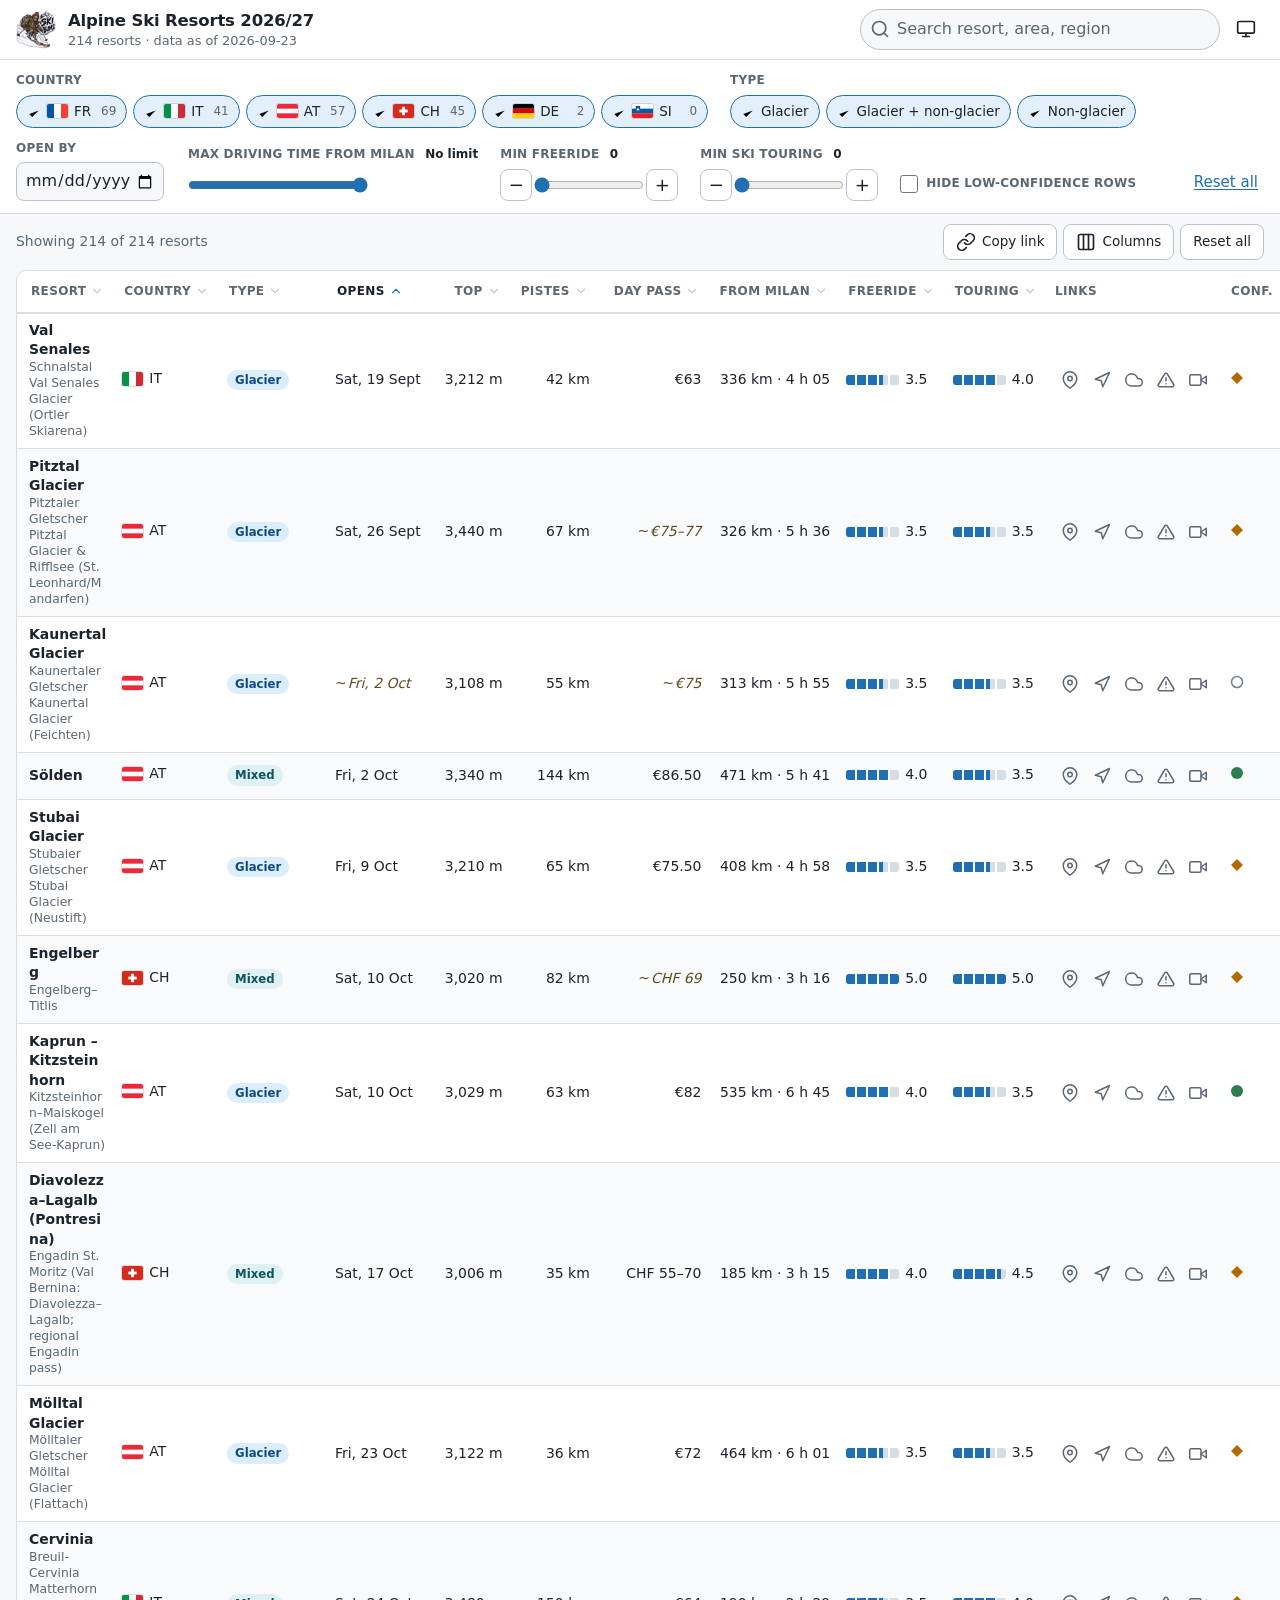
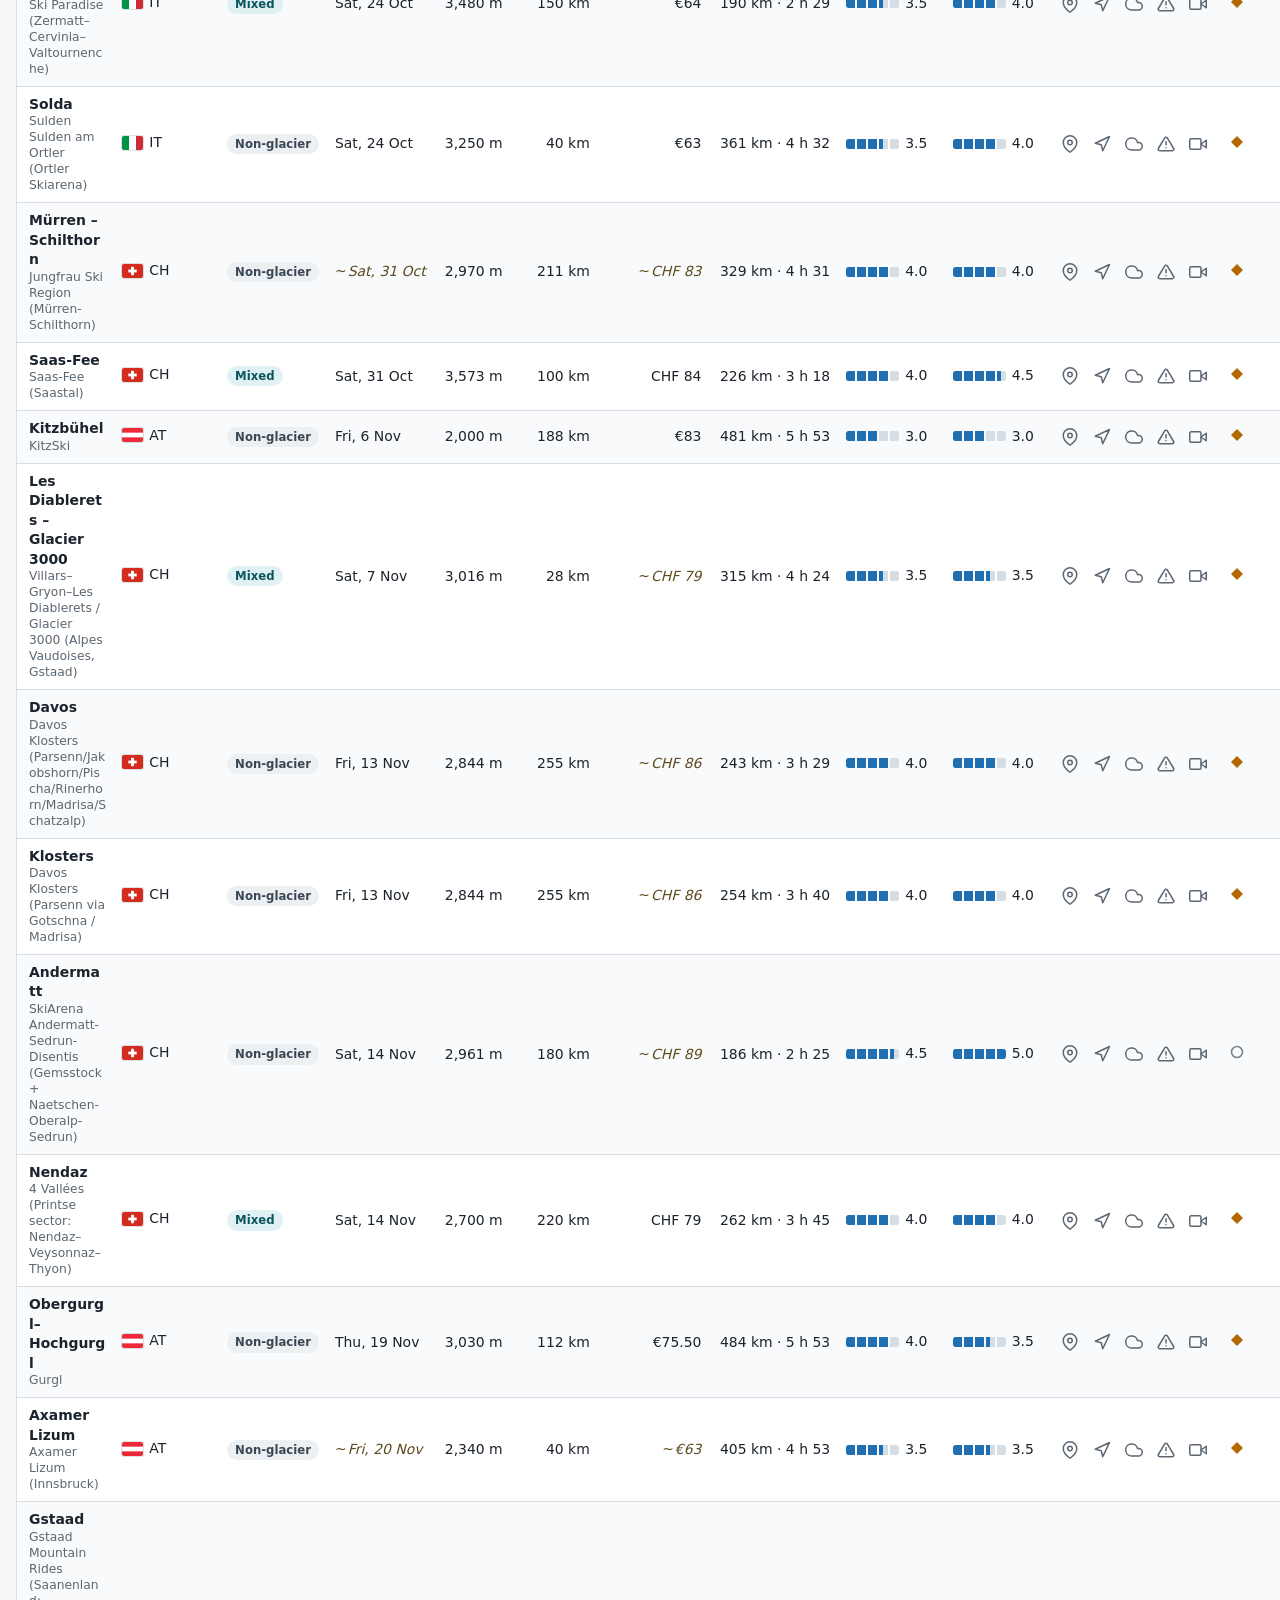
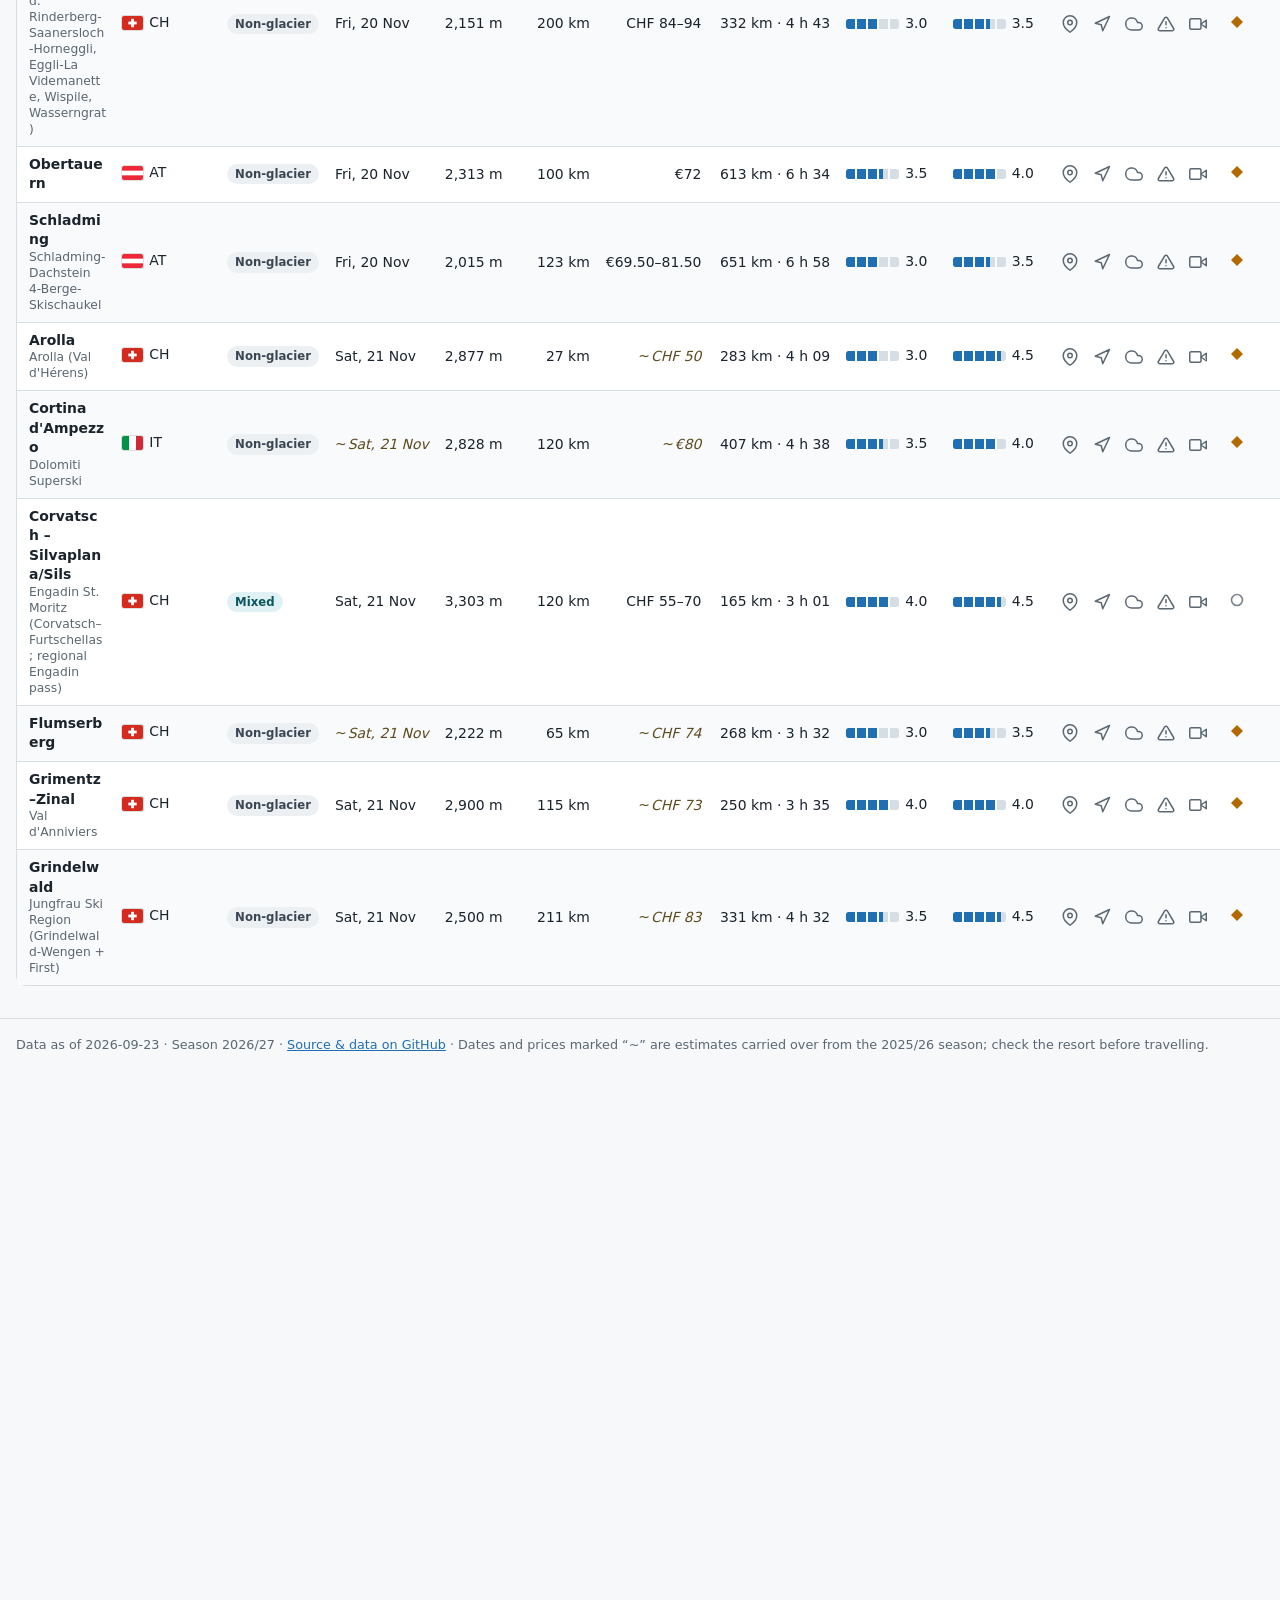
==== commit f802c338: "Fix layout shift, focus handling, contrast and phone text sizes Static filter chips and desktop-firs" ====
--- a/index.html
+++ b/index.html
@@ -62,8 +62,8 @@
 </svg>
 
 <header class="site-header" id="site-header">
-  <a class="brand" href="./" aria-label="Alpine Ski Resorts, home">
-    <img class="logo" src="assets/logo.png" alt="" width="157" height="160" decoding="async">
+  <a class="brand" href="./">
+    <img class="logo" src="assets/logo.png" alt="Ski Bums logo" width="118" height="120" decoding="async">
     <span class="titles">
       <span class="title" id="title">Alpine Ski Resorts 2026/27</span>
       <span class="subtitle" id="subtitle">Loading resorts…</span>
@@ -94,12 +94,23 @@
 
     <fieldset class="chipset" id="f-country">
       <legend>Country</legend>
-      <div class="chips" id="country-chips"></div>
+      <div class="chips" id="country-chips">
+        <label class="chip"><input type="checkbox" name="c" value="FR" checked><span class="tick"><svg class="tick" aria-hidden="true" focusable="false"><use href="#i-check"/></svg></span><svg class="flag" aria-hidden="true" focusable="false"><use href="#flag-FR"/></svg><span>FR</span><span class="sr-only">France</span><span class="cnt" data-c="FR" aria-hidden="true"></span></label>
+        <label class="chip"><input type="checkbox" name="c" value="IT" checked><span class="tick"><svg class="tick" aria-hidden="true" focusable="false"><use href="#i-check"/></svg></span><svg class="flag" aria-hidden="true" focusable="false"><use href="#flag-IT"/></svg><span>IT</span><span class="sr-only">Italy</span><span class="cnt" data-c="IT" aria-hidden="true"></span></label>
+        <label class="chip"><input type="checkbox" name="c" value="AT" checked><span class="tick"><svg class="tick" aria-hidden="true" focusable="false"><use href="#i-check"/></svg></span><svg class="flag" aria-hidden="true" focusable="false"><use href="#flag-AT"/></svg><span>AT</span><span class="sr-only">Austria</span><span class="cnt" data-c="AT" aria-hidden="true"></span></label>
+        <label class="chip"><input type="checkbox" name="c" value="CH" checked><span class="tick"><svg class="tick" aria-hidden="true" focusable="false"><use href="#i-check"/></svg></span><svg class="flag" aria-hidden="true" focusable="false"><use href="#flag-CH"/></svg><span>CH</span><span class="sr-only">Switzerland</span><span class="cnt" data-c="CH" aria-hidden="true"></span></label>
+        <label class="chip"><input type="checkbox" name="c" value="DE" checked><span class="tick"><svg class="tick" aria-hidden="true" focusable="false"><use href="#i-check"/></svg></span><svg class="flag" aria-hidden="true" focusable="false"><use href="#flag-DE"/></svg><span>DE</span><span class="sr-only">Germany</span><span class="cnt" data-c="DE" aria-hidden="true"></span></label>
+        <label class="chip"><input type="checkbox" name="c" value="SI" checked><span class="tick"><svg class="tick" aria-hidden="true" focusable="false"><use href="#i-check"/></svg></span><svg class="flag" aria-hidden="true" focusable="false"><use href="#flag-SI"/></svg><span>SI</span><span class="sr-only">Slovenia</span><span class="cnt" data-c="SI" aria-hidden="true"></span></label>
+      </div>
     </fieldset>
 
     <fieldset class="chipset" id="f-type">
       <legend>Type</legend>
-      <div class="chips" id="type-chips"></div>
+      <div class="chips" id="type-chips">
+        <label class="chip"><input type="checkbox" name="t" value="Glacier" checked><span class="tick"><svg class="tick" aria-hidden="true" focusable="false"><use href="#i-check"/></svg></span><span>Glacier</span></label>
+        <label class="chip"><input type="checkbox" name="t" value="Glacier + non-glacier" checked><span class="tick"><svg class="tick" aria-hidden="true" focusable="false"><use href="#i-check"/></svg></span><span>Glacier + non-glacier</span></label>
+        <label class="chip"><input type="checkbox" name="t" value="Non-glacier" checked><span class="tick"><svg class="tick" aria-hidden="true" focusable="false"><use href="#i-check"/></svg></span><span>Non-glacier</span></label>
+      </div>
     </fieldset>
 
     <div class="field">
@@ -167,7 +178,7 @@
   <div class="tool-right">
     <button type="button" class="tool-btn" id="copy-link" title="Copy a link to this exact view"><svg class="ic" aria-hidden="true"><use href="#i-link"/></svg><span class="only-desktop"> Copy link</span></button>
     <details class="menu only-desktop" id="col-menu">
-      <summary class="tool-btn" role="button" aria-haspopup="true"><svg class="ic" aria-hidden="true"><use href="#i-columns"/></svg> Columns</summary>
+      <summary class="tool-btn"><svg class="ic" aria-hidden="true"><use href="#i-columns"/></svg> Columns</summary>
       <div class="menu-body" id="col-body"></div>
     </details>
     <button type="button" class="tool-btn only-desktop" id="reset-top">Reset all</button>
--- a/css/app.css
+++ b/css/app.css
@@ -100,8 +100,10 @@
 .text-btn { background: none; border: 0; color: var(--accent); padding: 4px 6px; border-radius: 6px; text-decoration: underline; text-underline-offset: 2px; }
 .text-btn:hover { background: var(--accent-soft); }
 .primary-btn { background: var(--accent); color: #fff; border: 0; border-radius: 8px; padding: 10px 16px; font-weight: 600; }
-:root[data-theme="dark"] .primary-btn { color: #0d1b28; }
-@media (prefers-color-scheme: dark) { :root:not([data-theme="light"]) .primary-btn { color: #0d1b28; } }
+/* The dark accent is light, so text on it must be dark in the dark theme. */
+:root[data-theme="dark"] .primary-btn, :root[data-theme="dark"] .badge-count, :root[data-theme="dark"] .skip-link { color: #0d1b28; }
+@media (prefers-color-scheme: dark) { :root:not([data-theme="light"]) .primary-btn, :root:not([data-theme="light"]) .badge-count, :root:not([data-theme="light"]) .skip-link { color: #0d1b28; } }
+.search input::placeholder { color: var(--muted); opacity: 1; }
 .only-mobile { display: none !important; }
 
 /* ---- Banner ---- */
@@ -111,7 +113,8 @@
 
 /* ---- Filters (desktop: inline bar; mobile: bottom sheet) ---- */
 .filters-dialog { border: 0; padding: 0; margin: 0; background: transparent; color: inherit; max-width: none; max-height: none; }
-.filters-dialog[open] { position: static; display: block; width: 100%; }
+/* On desktop the bar is laid out from the first paint (before JS calls show()), so nothing shifts. */
+@media (min-width: 768px) { .filters-dialog, .filters-dialog[open] { position: static; display: block; width: 100%; } }
 .filters {
   display: flex; flex-wrap: wrap; align-items: flex-end; gap: 12px 22px;
   padding: 12px 16px; background: var(--surface); border-bottom: 1px solid var(--border);
@@ -126,7 +129,7 @@
 .chip:has(input:focus-visible) { outline: 2px solid var(--accent); outline-offset: 2px; }
 .chip .tick { display: none; }
 .chip:has(input:checked) .tick { display: inline-block; width: 14px; height: 14px; color: var(--accent); }
-.chip .cnt { color: var(--muted); font-size: .8rem; font-variant-numeric: tabular-nums; }
+.chip .cnt { color: var(--muted); font-size: .8rem; font-variant-numeric: tabular-nums; display: inline-block; min-width: 1.6em; text-align: right; }
 .field { display: flex; flex-direction: column; min-width: 150px; }
 .field output { color: var(--text); text-transform: none; letter-spacing: 0; margin-left: 6px; font-variant-numeric: tabular-nums; }
 .field .inline { display: flex; align-items: center; gap: 6px; }
@@ -154,13 +157,13 @@
 .menu summary { list-style: none; }
 .menu summary::-webkit-details-marker { display: none; }
 .menu-body { position: absolute; right: 0; top: calc(100% + 6px); z-index: 20; min-width: 200px; background: var(--surface); border: 1px solid var(--border); border-radius: 10px; box-shadow: var(--shadow); padding: 8px; display: grid; gap: 2px; }
-.menu-body label { display: flex; align-items: center; gap: 8px; padding: 6px 8px; border-radius: 6px; font-size: .93rem; cursor: pointer; }
+.menu-body label { display: flex; align-items: center; gap: 8px; padding: 6px 8px; border-radius: 6px; font-size: .94rem; cursor: pointer; }
 .menu-body label:hover { background: var(--surface-2); }
 .menu-body input { accent-color: var(--accent); width: 16px; height: 16px; margin: 0; }
 .sort-select select { padding: 8px 10px; border: 1px solid var(--border-strong); border-radius: 8px; background: var(--surface); color: var(--text); min-height: 40px; font-size: 16px; }
 
 /* ---- Results / table ---- */
-main { padding: 0 16px 32px; }
+main { padding: 0 16px 32px; min-height: calc(100dvh - var(--header-h)); } /* keeps the footer below the fold until rows render */
 .results { min-height: 200px; }
 .empty, .error { padding: 32px 0; color: var(--muted); text-align: center; }
 .error { color: var(--danger); }
@@ -180,6 +183,7 @@
 table.grid .col-opens, table.grid .col-country, table.grid .col-type, table.grid .col-freeride, table.grid .col-touring { white-space: nowrap; }
 .sort-btn { display: inline-flex; align-items: center; gap: 4px; background: none; border: 0; padding: 4px 2px; color: inherit; font: inherit; text-transform: inherit; letter-spacing: inherit; border-radius: 4px; }
 .sort-btn:hover { color: var(--text); }
+.sort-btn abbr { text-decoration: none; }
 .sort-btn .ic { width: 14px; height: 14px; opacity: .35; }
 th[aria-sort] .sort-btn { color: var(--text); }
 th[aria-sort] .sort-btn .ic { opacity: 1; color: var(--accent); }
@@ -202,8 +206,15 @@
 .dash { color: var(--muted); }
 .country-cell { display: inline-flex; align-items: center; gap: 6px; white-space: nowrap; }
 .score { display: inline-flex; align-items: center; gap: 6px; white-space: nowrap; font-variant-numeric: tabular-nums; }
-.bar { display: inline-flex; gap: 2px; }
-.bar i { display: block; width: 9px; height: 10px; border-radius: 2px; background: linear-gradient(to right, var(--accent) calc(var(--f) * 100%), var(--track) 0); }
+/* Five segments drawn by one element: a hard-stop gradient for the fill, masked into segments. */
+.bar {
+  --seg: 9px; --gap: 2px;
+  --fill: calc(var(--full, 0) * (var(--seg) + var(--gap)) + var(--frac, 0) * var(--seg));
+  display: inline-block; width: calc(5 * var(--seg) + 4 * var(--gap)); height: 10px; border-radius: 2px;
+  background: linear-gradient(to right, var(--accent) var(--fill), var(--track) var(--fill));
+  -webkit-mask-image: repeating-linear-gradient(to right, #000 0 var(--seg), transparent var(--seg) calc(var(--seg) + var(--gap)));
+  mask-image: repeating-linear-gradient(to right, #000 0 var(--seg), transparent var(--seg) calc(var(--seg) + var(--gap)));
+}
 .links { display: inline-flex; gap: 2px; white-space: nowrap; }
 .lnk { display: inline-flex; align-items: center; justify-content: center; width: 30px; height: 30px; border-radius: 6px; color: var(--muted); text-decoration: none; }
 .lnk:hover { background: var(--surface-2); color: var(--accent); }
@@ -227,7 +238,7 @@
   table.grid .col-links { min-width: 88px; white-space: normal; }
   .links { flex-wrap: wrap; width: 84px; }
   .lnk { width: 26px; height: 26px; }
-  .bar i { width: 7px; }
+  .bar { --seg: 7px; }
 }
 @media (max-width: 899.98px) {
   table.grid:not([data-force-top]) .col-top { display: none; }
@@ -243,6 +254,7 @@
 .cards { list-style: none; margin: 0; padding: 0; display: grid; gap: 10px; }
 .card { background: var(--surface); border: 1px solid var(--border); border-radius: 12px; overflow: hidden; }
 .card-main { display: block; padding: 12px 12px 8px; color: inherit; text-decoration: none; }
+.card-main:focus-visible { outline-offset: -3px; border-radius: 12px 12px 0 0; } /* the card clips overflow, so draw the ring inside */
 .card-main:active { background: var(--surface-2); }
 .card .l1 { display: flex; align-items: center; gap: 8px; }
 .card .l1 strong { flex: 1; min-width: 0; font-size: 1rem; overflow: hidden; text-overflow: ellipsis; white-space: nowrap; }
@@ -275,8 +287,8 @@
 .facts dd .status { display: block; font-weight: 400; font-size: .85rem; color: var(--muted); margin-top: 2px; }
 .detail h3 { font-size: .8rem; text-transform: uppercase; letter-spacing: .04em; color: var(--muted); margin: 20px 0 8px; }
 .bigscore { display: grid; grid-template-columns: 90px 1fr 36px; align-items: center; gap: 10px; margin-bottom: 8px; font-variant-numeric: tabular-nums; }
-.bigscore .track { height: 10px; border-radius: 5px; background: var(--track); overflow: hidden; }
-.bigscore .fill { height: 100%; background: var(--accent); border-radius: 5px; }
+.bigscore .track { display: block; height: 10px; border-radius: 5px; background: var(--track); overflow: hidden; }
+.bigscore .fill { display: block; height: 100%; background: var(--accent); border-radius: 5px; }
 .bigscore .val { font-weight: 700; text-align: right; }
 .notes { color: var(--text); font-size: .95rem; margin-top: 6px; }
 .biglinks { display: grid; grid-template-columns: 1fr 1fr; gap: 8px; }
@@ -356,6 +368,11 @@
   .biglinks { grid-template-columns: 1fr; }
   .biglink { min-height: 52px; }
   .toast { bottom: calc(16px + env(safe-area-inset-bottom)); max-width: 92vw; text-align: center; }
+
+  /* Nothing smaller than 14 px on a phone */
+  .badge, .badge-count, .hint, legend, .field > label, .check > span, .chip .cnt, .facts dt, .facts dd .status,
+  .detail-foot, .biglink small, .subtitle, .count, .count-copy, .site-footer, .detail-head .meta, .sub, .detail h3,
+  .toolbar .count, .card .l2, .card .l3, .chip, .tool-btn, .sort-select select { font-size: .94rem; }
 }
 @media (max-width: 380px) {
   .title { font-size: .95rem; }
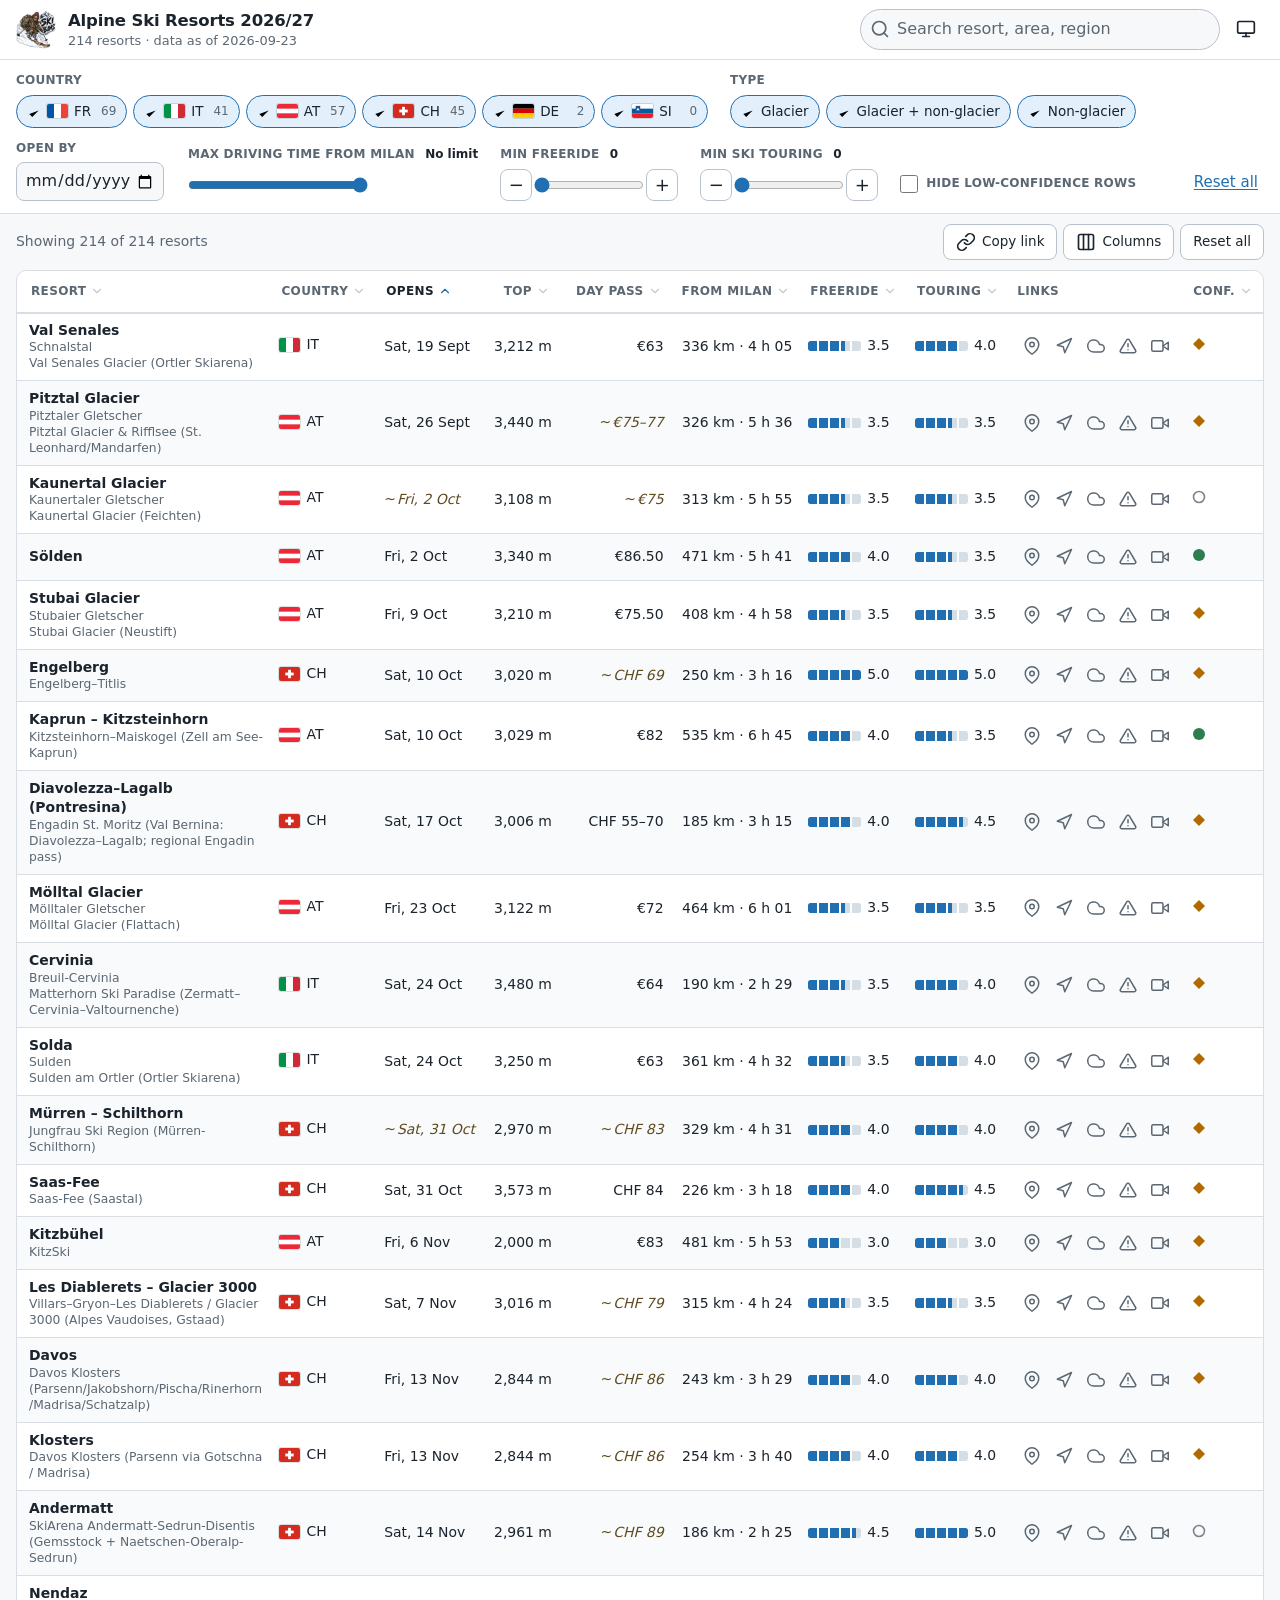
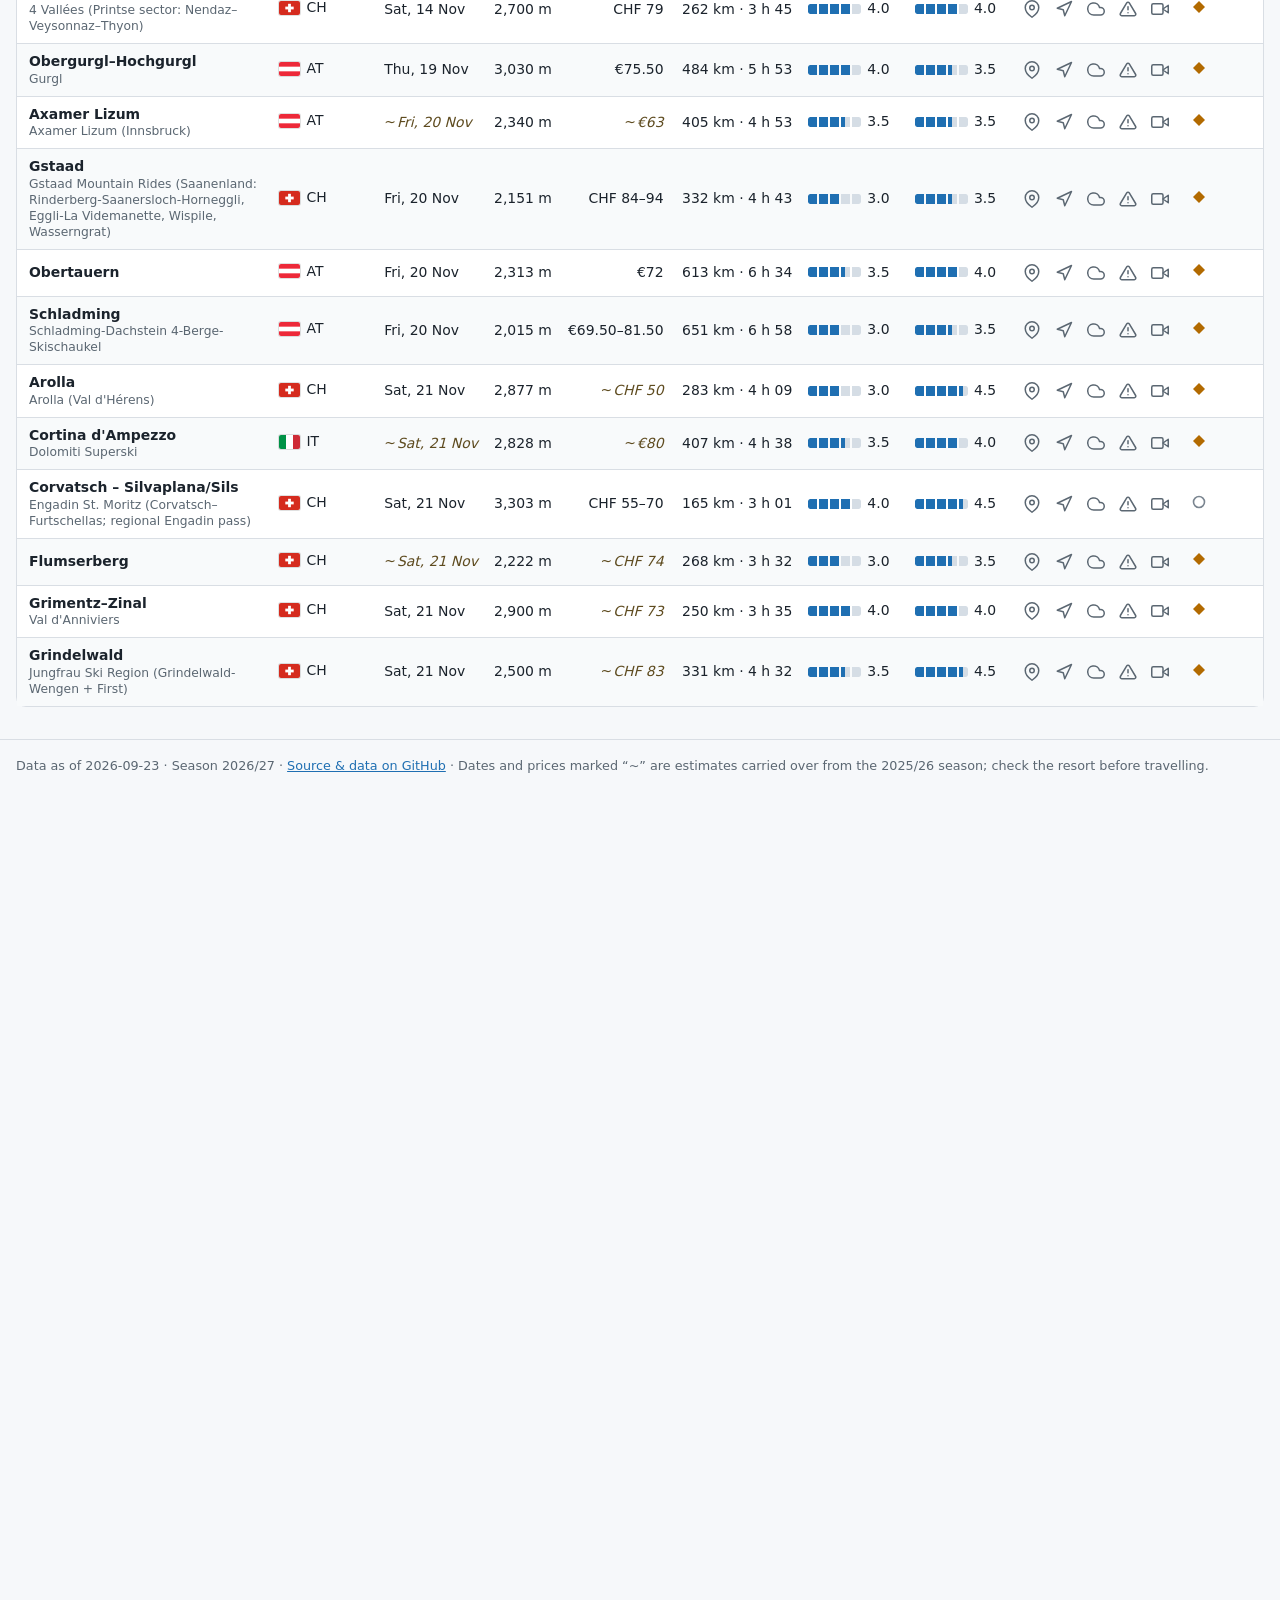
==== commit 4b93b517: "Fix manifest scope, live region in the filter sheet, link names and converter checks Manifest moved " ====
--- a/index.html
+++ b/index.html
@@ -8,7 +8,7 @@
 <meta name="color-scheme" content="light dark">
 <meta name="theme-color" content="#f6f8fa" media="(prefers-color-scheme: light)">
 <meta name="theme-color" content="#151a21" media="(prefers-color-scheme: dark)">
-<link rel="manifest" href="assets/manifest.webmanifest">
+<link rel="manifest" href="manifest.webmanifest">
 <link rel="icon" href="assets/favicon-32.png" sizes="32x32" type="image/png">
 <link rel="icon" href="assets/favicon-48.png" sizes="48x48" type="image/png">
 <link rel="apple-touch-icon" href="assets/apple-touch-icon.png">
@@ -63,7 +63,7 @@
 
 <header class="site-header" id="site-header">
   <a class="brand" href="./">
-    <img class="logo" src="assets/logo.png" alt="Ski Bums logo" width="118" height="120" decoding="async">
+    <img class="logo" src="assets/logo.png" alt="Ski Bums logo" width="120" height="120" decoding="async">
     <span class="titles">
       <span class="title" id="title">Alpine Ski Resorts 2026/27</span>
       <span class="subtitle" id="subtitle">Loading resorts…</span>
@@ -152,7 +152,7 @@
     </label>
 
     <div class="filters-foot">
-      <span class="count-copy" id="count-copy" aria-hidden="true"></span>
+      <span class="count-copy" id="count-copy" role="status"></span>
       <button type="button" class="text-btn" id="reset">Reset all</button>
       <button type="button" class="primary-btn only-mobile" id="filters-done">Show results</button>
     </div>
@@ -161,7 +161,7 @@
 
 <div class="toolbar" id="toolbar">
   <button type="button" class="tool-btn only-mobile" id="filters-open" aria-haspopup="dialog" aria-controls="filters-dialog">
-    <svg class="ic" aria-hidden="true"><use href="#i-sliders"/></svg> Filters <span class="badge-count" id="filter-badge" hidden></span>
+    <svg class="ic" aria-hidden="true"><use href="#i-sliders"/></svg> Filters <span class="badge-count" id="filter-badge" hidden><span id="filter-badge-n"></span><span class="sr-only"> active filters</span></span>
   </button>
   <label class="only-mobile sort-select">
     <span class="sr-only">Sort by</span>
--- a/css/app.css
+++ b/css/app.css
@@ -80,8 +80,8 @@
 .brand { display: flex; align-items: center; gap: 12px; color: inherit; text-decoration: none; min-width: 0; }
 .logo { height: 40px; width: auto; }
 .titles { display: flex; flex-direction: column; min-width: 0; }
-.title { font-weight: 700; font-size: 1.1rem; letter-spacing: -.01em; white-space: nowrap; }
-.subtitle { color: var(--muted); font-size: .86rem; white-space: nowrap; }
+.title { font-weight: 700; font-size: 1.1rem; letter-spacing: -.01em; white-space: nowrap; overflow: hidden; text-overflow: ellipsis; }
+.subtitle { color: var(--muted); font-size: .86rem; white-space: nowrap; overflow: hidden; text-overflow: ellipsis; }
 .header-tools { margin-left: auto; display: flex; align-items: center; gap: 8px; min-width: 0; }
 .search { position: relative; display: flex; align-items: center; }
 .search input {
@@ -191,6 +191,7 @@
 .name-link:hover { color: var(--accent); text-decoration: underline; }
 .sub { display: block; color: var(--muted); font-size: .82rem; line-height: 1.3; overflow-wrap: anywhere; }
 .inline-flag { display: none; margin-right: 6px; width: 18px; height: 12px; vertical-align: -1px; }
+.inline-flag-name { display: none; } /* spoken country name, only when the Country column is hidden */
 .badge { display: inline-block; padding: 2px 8px; border-radius: 999px; font-size: .78rem; font-weight: 600; white-space: nowrap; }
 .badge.glacier { background: var(--glacier-bg); color: var(--glacier-fg); }
 .badge.mixed { background: var(--mixed-bg); color: var(--mixed-fg); }
@@ -226,10 +227,10 @@
 .conf-low { color: var(--low); }
 td.col-links { text-align: center; }
 /* Column auto-hide tiers (each can be forced back on through the column chooser) */
+@media (max-width: 1399.98px) { table.grid:not([data-force-pistes]) .col-pistes { display: none; } }
+@media (max-width: 1299.98px) { table.grid:not([data-force-type]) .col-type { display: none; } }
 @media (max-width: 1199.98px) {
   table.grid:not([data-force-confidence]) .col-confidence { display: none; }
-  table.grid:not([data-force-pistes]) .col-pistes { display: none; }
-  table.grid:not([data-force-type]) .col-type { display: none; }
 }
 @media (max-width: 1023.98px) {
   table.grid { font-size: .87rem; }
@@ -244,6 +245,7 @@
   table.grid:not([data-force-top]) .col-top { display: none; }
   table.grid:not([data-force-country]) .col-country { display: none; }
   table.grid:not([data-force-country]) .inline-flag { display: inline-block; }
+  table.grid:not([data-force-country]) .inline-flag-name { display: inline; }
 }
 table.grid[data-hide-resort] .col-resort, table.grid[data-hide-country] .col-country, table.grid[data-hide-type] .col-type,
 table.grid[data-hide-opens] .col-opens, table.grid[data-hide-top] .col-top, table.grid[data-hide-pistes] .col-pistes,
@@ -272,7 +274,7 @@
 .detail { border: 0; padding: 0; margin: 0; background: var(--surface); color: var(--text); box-shadow: var(--shadow); }
 .detail::backdrop { background: rgba(10, 16, 22, .45); }
 .detail[open] { position: fixed; top: 0; right: 0; bottom: 0; left: auto; height: 100dvh; max-height: 100dvh; width: min(520px, 100vw); max-width: 100vw; display: flex; flex-direction: column; }
-.detail-inner { overflow: auto; padding: 16px 20px 24px; -webkit-overflow-scrolling: touch; }
+.detail-inner { overflow: auto; overscroll-behavior: contain; padding: 16px 20px 24px; -webkit-overflow-scrolling: touch; }
 .detail-head { display: flex; align-items: flex-start; gap: 12px; position: sticky; top: -16px; margin: -16px -20px 12px; padding: 16px 20px 12px; background: var(--surface); border-bottom: 1px solid var(--border); z-index: 2; }
 .detail-head .flag { width: 27px; height: 18px; margin-top: 5px; }
 .detail-head h2 { font-size: 1.3rem; }
@@ -295,7 +297,8 @@
 .biglink { display: flex; align-items: center; gap: 10px; padding: 12px; min-height: 48px; border: 1px solid var(--border-strong); border-radius: 10px; color: var(--text); text-decoration: none; font-weight: 600; background: var(--surface); }
 .biglink:hover { border-color: var(--accent); color: var(--accent); background: var(--accent-soft); }
 .biglink .ic { color: var(--accent); }
-.biglink small { display: block; font-weight: 400; color: var(--muted); font-size: .8rem; }
+.biglink > span { min-width: 0; }
+.biglink small { display: block; font-weight: 400; color: var(--muted); font-size: .8rem; overflow-wrap: anywhere; }
 .comments { font-size: .95rem; line-height: 1.5; }
 .sources { margin: 0; padding-left: 18px; font-size: .93rem; line-height: 1.6; }
 .sources a { word-break: break-all; }
@@ -322,7 +325,7 @@
   :root { --fs: 15px; --header-h: 56px; }
   .only-mobile { display: inline-flex !important; }
   .only-desktop { display: none !important; }
-  .site-header { padding: 8px 12px; gap: 10px; }
+  .site-header { padding: 8px max(12px, env(safe-area-inset-right)) 8px max(12px, env(safe-area-inset-left)); gap: 10px; }
   .logo { height: 32px; }
   .title { font-size: 1rem; }
   .subtitle { font-size: .8rem; }
@@ -337,7 +340,7 @@
   /* Filters as a modal bottom sheet */
   .filters-dialog[open] { position: fixed; inset: auto 0 0 0; width: 100%; max-height: 92dvh; display: flex; flex-direction: column; background: var(--surface); border-radius: 16px 16px 0 0; box-shadow: var(--shadow); }
   .filters-dialog::backdrop { background: rgba(10, 16, 22, .45); }
-  .filters { flex-direction: column; align-items: stretch; gap: 18px; padding: 8px 16px calc(16px + env(safe-area-inset-bottom)); overflow: auto; border: 0; }
+  .filters { flex-direction: column; align-items: stretch; gap: 18px; padding: 8px max(16px, env(safe-area-inset-right)) 16px max(16px, env(safe-area-inset-left)); overflow: auto; overscroll-behavior: contain; border: 0; }
   .filters-head { display: flex; align-items: center; justify-content: space-between; position: sticky; top: -8px; background: var(--surface); padding: 12px 0 8px; margin-top: -8px; z-index: 1; border-bottom: 1px solid var(--border); }
   .filters-head h2 { font-size: 1.1rem; }
   .chip { padding: 9px 12px; font-size: .95rem; min-height: 40px; }
@@ -348,20 +351,20 @@
   .field-row { flex-direction: column; gap: 18px; }
   .hint { max-width: none; }
   .check { min-height: 44px; }
-  .filters-foot { margin-left: 0; justify-content: space-between; position: sticky; bottom: 0; background: var(--surface); padding: 10px 0 0; border-top: 1px solid var(--border); }
+  .filters-foot { margin-left: 0; justify-content: space-between; position: sticky; bottom: 0; background: var(--surface); padding: 10px 0 max(0px, env(safe-area-inset-bottom)); border-top: 1px solid var(--border); }
   .count-copy { display: inline; color: var(--muted); font-size: .9rem; }
   .filters-foot .text-btn { min-height: 44px; }
   .primary-btn { min-height: 44px; }
 
-  .toolbar { padding: 10px 12px; gap: 8px; }
+  .toolbar { padding: 10px max(12px, env(safe-area-inset-right)) 10px max(12px, env(safe-area-inset-left)); gap: 8px; }
   .toolbar .count { flex-basis: 100%; order: 3; font-size: .9rem; margin: 0; }
   .tool-right { margin-left: auto; }
   .tool-btn { min-height: 40px; }
   #copy-link { width: 40px; padding: 0; justify-content: center; }
-  main { padding: 0 12px 32px; }
+  main { padding: 0 max(12px, env(safe-area-inset-right)) 32px max(12px, env(safe-area-inset-left)); }
 
   .detail[open] { width: 100vw; left: 0; }
-  .detail-inner { padding: 12px 16px calc(24px + env(safe-area-inset-bottom)); }
+  .detail-inner { padding: 12px max(16px, env(safe-area-inset-right)) calc(24px + env(safe-area-inset-bottom)) max(16px, env(safe-area-inset-left)); }
   .detail-head { margin: -12px -16px 12px; padding: 12px 16px 10px; top: -12px; }
   .detail-head .close { width: 44px; height: 44px; }
   .facts { grid-template-columns: 1fr 1fr; }
@@ -372,7 +375,7 @@
   /* Nothing smaller than 14 px on a phone */
   .badge, .badge-count, .hint, legend, .field > label, .check > span, .chip .cnt, .facts dt, .facts dd .status,
   .detail-foot, .biglink small, .subtitle, .count, .count-copy, .site-footer, .detail-head .meta, .sub, .detail h3,
-  .toolbar .count, .card .l2, .card .l3, .chip, .tool-btn, .sort-select select { font-size: .94rem; }
+  .toolbar .count, .card .l2, .card .l3, .chip, .tool-btn, .sort-select select, .sources, .toast, .banner { font-size: .94rem; }
 }
 @media (max-width: 380px) {
   .title { font-size: .95rem; }
